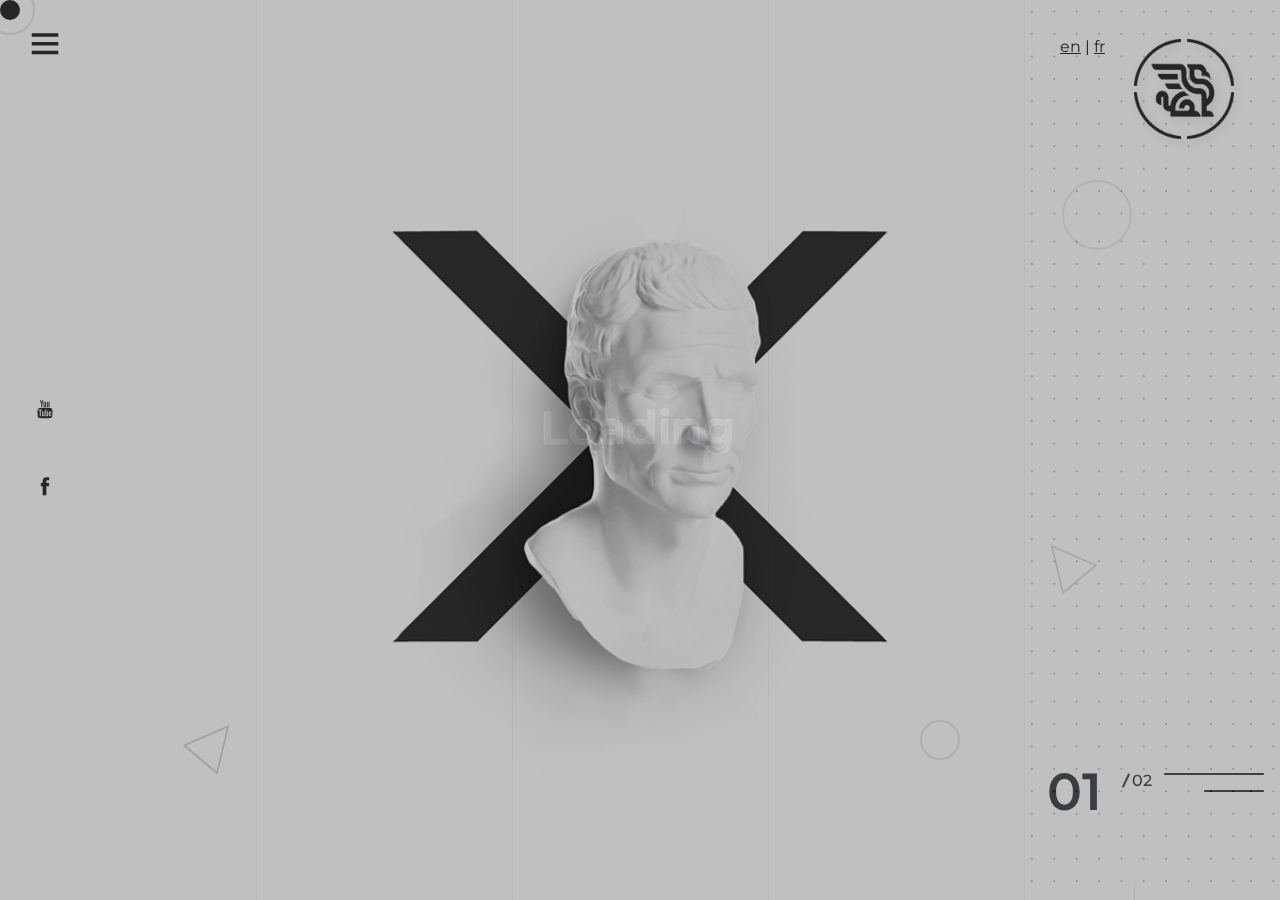
==== index.html @ 7534795b "first commit" ====
<!DOCTYPE HTML>
<html lang="zxx">

<head>
   <!--Meta Tags-->
   <meta charset="utf-8">
   <meta http-equiv="X-UA-Compatible" content="IE=edge">
   <meta name="viewport" content="width=device-width, initial-scale=1">
   <meta name="description" content="" />
   <meta name="keywords" content="" />
   <meta name="author" content="" />
   <!--Favicons-->
   <link rel="shortcut icon" href="img/favicon.png">
   <!--Page Title-->
   <title>Xamaron- Creative,Agency Portfolio Template</title>

   <!-- Stylesheets -->
   <link rel="stylesheet" href="css/bootstrap.min.css" />
   <!-- Font Awesome -->
   <link rel="stylesheet" href="css/font-awesome.min.css" />
   <!-- Themify icon -->
   <link rel="stylesheet" href="css/themify-icons.css" />
   <!-- Owl Carusel -->
   <link rel="stylesheet" href="css/owl.carousel.min.css" />
   <!-- Flexslider  -->
   <link rel="stylesheet" href="css/aos.css">
   <!-- FAnimate -->
   <link rel="stylesheet" href="css/animate.css">
   <!-- Flexslider  -->
   <link rel="stylesheet" href="css/flexslider.css">
   <!-- Main Stylesheets -->
   <link rel="stylesheet" href="css/style.css" />
</head>

<body>

   <!-- Page Preloder -->
   <div id="preloder">
      <div class="loader">
         <h2 class="animate">Loading</h2>
      </div>
   </div>

   <!-- Offcanvas Menu Section -->
   <div class="menu-wrapper">
      <div class="menu-switch">
         <i class="ti-menu"></i>
      </div>
      <div class="menu-social-warp">
         <div class="menu-social">
            <a href="#"><i class="ti-youtube "></i></a>
            <a href="#"><i class="ti-facebook"></i></a>

         </div>
      </div>
      <!-- Search bar -->
      <!-- <div class="search">
         <a href="#popup1"><i class="ti-search"></i></a>
      </div> -->
   </div>

   <div class="side-menu-wrapper">
      <div class="sm-header">
         <div class="menu-close">
            <i class="ti-arrow-left"></i>
         </div>
         <!-- Logo -->
         <a href="index.html" class="site-logo">

         </a>
      </div>

      <!-- Main menu -->
      <nav class="main-menu">
         <ul>
            <li><a href="index.html" class="active">Home</a></li>
            <li><a href="about.html">About</a></li>
            <li><a href="portfolio.html">Portfolio</a></li>
            <li><a href="contact.html">Contact</a></li>
         </ul>
      </nav>

      <div class="sm-footer">
         <div class="sm-socail">
            <a href="#"><i class="ti-youtube"></i></a>
            <a href="#"><i class="ti-facebook"></i></a>

         </div>
         <!-- Copyright -->
         <div class="copyright-text">
            <p>Griffin Creative &copy; All rights reserved 2020</p>
         </div>
      </div>

   </div>
   <!-- Offcanvas Menu Section end -->

   <!-- Search popup -->
   <!-- <div class="header__search overlay" id="popup1">
      <form role="search" method="get" class="header__search-form" action="#">
         <label class="text-center">
            <input type="search" class="header__search-field" placeholder="" value="" name="s" title="Search for:"
               autocomplete="off">
         </label>
         <input type="submit" class="header__search-submit" value="Search">
      </form>
      <a href="#0" title="Close Search" class="header__search-close">Close</a>
   </div>
   <div class="lines finish ready">
      <div class="line-col"></div>
      <div class="line-col"></div>
      <div class="line-col"></div>
      <div class="line-col"></div>
      <div class="line-col"></div>
   </div> -->

   <!-- Language -->
   <div id="language"><a href="#">en</a> |
      <a href="#">fr</a>
   </div>
   <!-- Logo Right -->
   <a href="#" class="logo"><img src="/img/logos/logogray2.png" alt="" id="logo_main_img" class="m-3"></a>
   <!-- Left dots -->

   <div class="left-dots"></div>

   <!-- Hero Section end -->
   <section class="hero-section" id="banner">
      <!-- Flexslider -->
      <div class="flexslider">
         <div class="lines finish ready">
            <div class="line-col"></div>
            <div class="line-col"></div>
            <div class="line-col"></div>
            <div class="line-col"></div>
            <div class="line-col"></div>
         </div>
         <!-- Circles and etc -->
         <div class="circle-2"></div>
         <div class="circle-3"></div>
         <div class="triangle triangle-3">
            <img src="img/obj_triangle.png" alt="" class="img-fluid">
         </div>
         <div class="triangle triangle-4">
            <img src="img/obj_triangle.png" alt="" class="img-fluid">
         </div>

         <ul class="slides">
            <!-- Slide 1 -->
            <li class="slide-img" style="background-image: url(img/slide-01.jpg)">
               <div class="container-fluid">
                  <div class="row">
                     <div class="col-md-6 js-fullheight slider-text">
                        <div class="slider-text-inner">
                           <div class="desc">
                              <h2><span>GRIFFIN</span> CREATIVE</h2>
                              <span>WEB DESIGN AGENCY</span>
                              <div class="custom-btn-2"><a href="contact.html">Learn more<span></span> <i></i></a></div>
                           </div>
                        </div>
                     </div>
                  </div>
               </div>
               <div class="slider-count"><span class="current">01</span><span class="total">02</span></div>
            </li>
            <!-- Slide 2 -->
            <li class="slide-img" style="background-image: url(img/slide-02.jpg)">
               <div class="container-fluid">
                  <div class="row">
                     <div class="col-md-6 js-fullheight slider-text">
                        <div class="slider-text-inner">
                           <div class="desc">
                              <h2><span>GRIFFIN</span> CREATIVE</h2>
                              <span>WEB DESIGN AGENCY</span>
                              <div class="custom-btn-2"><a href="contact.html">Learn more<span></span> <i></i></a></div>
                           </div>
                        </div>
                     </div>
                  </div>
               </div>
               <div class="slider-count"><span class="current">02</span><span class="total">02</span></div>
            </li>
         </ul>

      </div>
      <!-- End Flexslider -->
   </section>
   <!-- Hero Section end -->

   <!-- Cursor -->
   <div class='cursor2' id="cursor2"></div>
   <div class='cursor3' id="cursor3"></div>
   <div class="cursor" id="cursor"></div>

   <!-- Back to top button -->
   <a id="back-to-top" href="#"><i class="ti-angle-up"></i></a>


   <!-- JavaSripts -->

   <!-- jquery-->
   <script src="js/jquery-3.2.1.min.js"></script>
   <!-- bootstrap -->
   <script src="js/bootstrap.min.js"></script>
   <!-- owl carusel -->
   <script src="js/owl.carousel.min.js"></script>
   <!-- imagesloaded.pkgd -->
   <script src="js/imagesloaded.pkgd.min.js"></script>
   <!-- isotope.pkgd -->
   <script src="js/isotope.pkgd.min.js"></script>
   <!-- Flexslider -->
   <script src="js/jquery.flexslider-min.js"></script>
   <!-- aos -->
   <script src="js/aos.js"></script>
   <!-- custom -->
   <script src="js/custom.js"></script>

</body>

</html>
---- css/themify-icons.css ----
@font-face {
	font-family: 'themify';
	src:url('../fonts/themify.eot?-fvbane');
	src:url('../fonts/themify.eot?#iefix-fvbane') format('embedded-opentype'),
		url('../fonts/themify.woff?-fvbane') format('woff'),
		url('../fonts/themify.ttf?-fvbane') format('truetype'),
		url('../fonts/themify.svg?-fvbane#themify') format('svg');
	font-weight: normal;
	font-style: normal;
}

[class^="ti-"], [class*=" ti-"] {
	font-family: 'themify';
	speak: none;
	font-style: normal;
	font-weight: normal;
	font-variant: normal;
	text-transform: none;
	line-height: 1;

	/* Better Font Rendering =========== */
	-webkit-font-smoothing: antialiased;
	-moz-osx-font-smoothing: grayscale;
}

.ti-wand:before {
	content: "\e600";
}
.ti-volume:before {
	content: "\e601";
}
.ti-user:before {
	content: "\e602";
}
.ti-unlock:before {
	content: "\e603";
}
.ti-unlink:before {
	content: "\e604";
}
.ti-trash:before {
	content: "\e605";
}
.ti-thought:before {
	content: "\e606";
}
.ti-target:before {
	content: "\e607";
}
.ti-tag:before {
	content: "\e608";
}
.ti-tablet:before {
	content: "\e609";
}
.ti-star:before {
	content: "\e60a";
}
.ti-spray:before {
	content: "\e60b";
}
.ti-signal:before {
	content: "\e60c";
}
.ti-shopping-cart:before {
	content: "\e60d";
}
.ti-shopping-cart-full:before {
	content: "\e60e";
}
.ti-settings:before {
	content: "\e60f";
}
.ti-search:before {
	content: "\e610";
}
.ti-zoom-in:before {
	content: "\e611";
}
.ti-zoom-out:before {
	content: "\e612";
}
.ti-cut:before {
	content: "\e613";
}
.ti-ruler:before {
	content: "\e614";
}
.ti-ruler-pencil:before {
	content: "\e615";
}
.ti-ruler-alt:before {
	content: "\e616";
}
.ti-bookmark:before {
	content: "\e617";
}
.ti-bookmark-alt:before {
	content: "\e618";
}
.ti-reload:before {
	content: "\e619";
}
.ti-plus:before {
	content: "\e61a";
}
.ti-pin:before {
	content: "\e61b";
}
.ti-pencil:before {
	content: "\e61c";
}
.ti-pencil-alt:before {
	content: "\e61d";
}
.ti-paint-roller:before {
	content: "\e61e";
}
.ti-paint-bucket:before {
	content: "\e61f";
}
.ti-na:before {
	content: "\e620";
}
.ti-mobile:before {
	content: "\e621";
}
.ti-minus:before {
	content: "\e622";
}
.ti-medall:before {
	content: "\e623";
}
.ti-medall-alt:before {
	content: "\e624";
}
.ti-marker:before {
	content: "\e625";
}
.ti-marker-alt:before {
	content: "\e626";
}
.ti-arrow-up:before {
	content: "\e627";
}
.ti-arrow-right:before {
	content: "\e628";
}
.ti-arrow-left:before {
	content: "\e629";
}
.ti-arrow-down:before {
	content: "\e62a";
}
.ti-lock:before {
	content: "\e62b";
}
.ti-location-arrow:before {
	content: "\e62c";
}
.ti-link:before {
	content: "\e62d";
}
.ti-layout:before {
	content: "\e62e";
}
.ti-layers:before {
	content: "\e62f";
}
.ti-layers-alt:before {
	content: "\e630";
}
.ti-key:before {
	content: "\e631";
}
.ti-import:before {
	content: "\e632";
}
.ti-image:before {
	content: "\e633";
}
.ti-heart:before {
	content: "\e634";
}
.ti-heart-broken:before {
	content: "\e635";
}
.ti-hand-stop:before {
	content: "\e636";
}
.ti-hand-open:before {
	content: "\e637";
}
.ti-hand-drag:before {
	content: "\e638";
}
.ti-folder:before {
	content: "\e639";
}
.ti-flag:before {
	content: "\e63a";
}
.ti-flag-alt:before {
	content: "\e63b";
}
.ti-flag-alt-2:before {
	content: "\e63c";
}
.ti-eye:before {
	content: "\e63d";
}
.ti-export:before {
	content: "\e63e";
}
.ti-exchange-vertical:before {
	content: "\e63f";
}
.ti-desktop:before {
	content: "\e640";
}
.ti-cup:before {
	content: "\e641";
}
.ti-crown:before {
	content: "\e642";
}
.ti-comments:before {
	content: "\e643";
}
.ti-comment:before {
	content: "\e644";
}
.ti-comment-alt:before {
	content: "\e645";
}
.ti-close:before {
	content: "\e646";
}
.ti-clip:before {
	content: "\e647";
}
.ti-angle-up:before {
	content: "\e648";
}
.ti-angle-right:before {
	content: "\e649";
}
.ti-angle-left:before {
	content: "\e64a";
}
.ti-angle-down:before {
	content: "\e64b";
}
.ti-check:before {
	content: "\e64c";
}
.ti-check-box:before {
	content: "\e64d";
}
.ti-camera:before {
	content: "\e64e";
}
.ti-announcement:before {
	content: "\e64f";
}
.ti-brush:before {
	content: "\e650";
}
.ti-briefcase:before {
	content: "\e651";
}
.ti-bolt:before {
	content: "\e652";
}
.ti-bolt-alt:before {
	content: "\e653";
}
.ti-blackboard:before {
	content: "\e654";
}
.ti-bag:before {
	content: "\e655";
}
.ti-move:before {
	content: "\e656";
}
.ti-arrows-vertical:before {
	content: "\e657";
}
.ti-arrows-horizontal:before {
	content: "\e658";
}
.ti-fullscreen:before {
	content: "\e659";
}
.ti-arrow-top-right:before {
	content: "\e65a";
}
.ti-arrow-top-left:before {
	content: "\e65b";
}
.ti-arrow-circle-up:before {
	content: "\e65c";
}
.ti-arrow-circle-right:before {
	content: "\e65d";
}
.ti-arrow-circle-left:before {
	content: "\e65e";
}
.ti-arrow-circle-down:before {
	content: "\e65f";
}
.ti-angle-double-up:before {
	content: "\e660";
}
.ti-angle-double-right:before {
	content: "\e661";
}
.ti-angle-double-left:before {
	content: "\e662";
}
.ti-angle-double-down:before {
	content: "\e663";
}
.ti-zip:before {
	content: "\e664";
}
.ti-world:before {
	content: "\e665";
}
.ti-wheelchair:before {
	content: "\e666";
}
.ti-view-list:before {
	content: "\e667";
}
.ti-view-list-alt:before {
	content: "\e668";
}
.ti-view-grid:before {
	content: "\e669";
}
.ti-uppercase:before {
	content: "\e66a";
}
.ti-upload:before {
	content: "\e66b";
}
.ti-underline:before {
	content: "\e66c";
}
.ti-truck:before {
	content: "\e66d";
}
.ti-timer:before {
	content: "\e66e";
}
.ti-ticket:before {
	content: "\e66f";
}
.ti-thumb-up:before {
	content: "\e670";
}
.ti-thumb-down:before {
	content: "\e671";
}
.ti-text:before {
	content: "\e672";
}
.ti-stats-up:before {
	content: "\e673";
}
.ti-stats-down:before {
	content: "\e674";
}
.ti-split-v:before {
	content: "\e675";
}
.ti-split-h:before {
	content: "\e676";
}
.ti-smallcap:before {
	content: "\e677";
}
.ti-shine:before {
	content: "\e678";
}
.ti-shift-right:before {
	content: "\e679";
}
.ti-shift-left:before {
	content: "\e67a";
}
.ti-shield:before {
	content: "\e67b";
}
.ti-notepad:before {
	content: "\e67c";
}
.ti-server:before {
	content: "\e67d";
}
.ti-quote-right:before {
	content: "\e67e";
}
.ti-quote-left:before {
	content: "\e67f";
}
.ti-pulse:before {
	content: "\e680";
}
.ti-printer:before {
	content: "\e681";
}
.ti-power-off:before {
	content: "\e682";
}
.ti-plug:before {
	content: "\e683";
}
.ti-pie-chart:before {
	content: "\e684";
}
.ti-paragraph:before {
	content: "\e685";
}
.ti-panel:before {
	content: "\e686";
}
.ti-package:before {
	content: "\e687";
}
.ti-music:before {
	content: "\e688";
}
.ti-music-alt:before {
	content: "\e689";
}
.ti-mouse:before {
	content: "\e68a";
}
.ti-mouse-alt:before {
	content: "\e68b";
}
.ti-money:before {
	content: "\e68c";
}
.ti-microphone:before {
	content: "\e68d";
}
.ti-menu:before {
	content: "\e68e";
}
.ti-menu-alt:before {
	content: "\e68f";
}
.ti-map:before {
	content: "\e690";
}
.ti-map-alt:before {
	content: "\e691";
}
.ti-loop:before {
	content: "\e692";
}
.ti-location-pin:before {
	content: "\e693";
}
.ti-list:before {
	content: "\e694";
}
.ti-light-bulb:before {
	content: "\e695";
}
.ti-Italic:before {
	content: "\e696";
}
.ti-info:before {
	content: "\e697";
}
.ti-infinite:before {
	content: "\e698";
}
.ti-id-badge:before {
	content: "\e699";
}
.ti-hummer:before {
	content: "\e69a";
}
.ti-home:before {
	content: "\e69b";
}
.ti-help:before {
	content: "\e69c";
}
.ti-headphone:before {
	content: "\e69d";
}
.ti-harddrives:before {
	content: "\e69e";
}
.ti-harddrive:before {
	content: "\e69f";
}
.ti-gift:before {
	content: "\e6a0";
}
.ti-game:before {
	content: "\e6a1";
}
.ti-filter:before {
	content: "\e6a2";
}
.ti-files:before {
	content: "\e6a3";
}
.ti-file:before {
	content: "\e6a4";
}
.ti-eraser:before {
	content: "\e6a5";
}
.ti-envelope:before {
	content: "\e6a6";
}
.ti-download:before {
	content: "\e6a7";
}
.ti-direction:before {
	content: "\e6a8";
}
.ti-direction-alt:before {
	content: "\e6a9";
}
.ti-dashboard:before {
	content: "\e6aa";
}
.ti-control-stop:before {
	content: "\e6ab";
}
.ti-control-shuffle:before {
	content: "\e6ac";
}
.ti-control-play:before {
	content: "\e6ad";
}
.ti-control-pause:before {
	content: "\e6ae";
}
.ti-control-forward:before {
	content: "\e6af";
}
.ti-control-backward:before {
	content: "\e6b0";
}
.ti-cloud:before {
	content: "\e6b1";
}
.ti-cloud-up:before {
	content: "\e6b2";
}
.ti-cloud-down:before {
	content: "\e6b3";
}
.ti-clipboard:before {
	content: "\e6b4";
}
.ti-car:before {
	content: "\e6b5";
}
.ti-calendar:before {
	content: "\e6b6";
}
.ti-book:before {
	content: "\e6b7";
}
.ti-bell:before {
	content: "\e6b8";
}
.ti-basketball:before {
	content: "\e6b9";
}
.ti-bar-chart:before {
	content: "\e6ba";
}
.ti-bar-chart-alt:before {
	content: "\e6bb";
}
.ti-back-right:before {
	content: "\e6bc";
}
.ti-back-left:before {
	content: "\e6bd";
}
.ti-arrows-corner:before {
	content: "\e6be";
}
.ti-archive:before {
	content: "\e6bf";
}
.ti-anchor:before {
	content: "\e6c0";
}
.ti-align-right:before {
	content: "\e6c1";
}
.ti-align-left:before {
	content: "\e6c2";
}
.ti-align-justify:before {
	content: "\e6c3";
}
.ti-align-center:before {
	content: "\e6c4";
}
.ti-alert:before {
	content: "\e6c5";
}
.ti-alarm-clock:before {
	content: "\e6c6";
}
.ti-agenda:before {
	content: "\e6c7";
}
.ti-write:before {
	content: "\e6c8";
}
.ti-window:before {
	content: "\e6c9";
}
.ti-widgetized:before {
	content: "\e6ca";
}
.ti-widget:before {
	content: "\e6cb";
}
.ti-widget-alt:before {
	content: "\e6cc";
}
.ti-wallet:before {
	content: "\e6cd";
}
.ti-video-clapper:before {
	content: "\e6ce";
}
.ti-video-camera:before {
	content: "\e6cf";
}
.ti-vector:before {
	content: "\e6d0";
}
.ti-themify-logo:before {
	content: "\e6d1";
}
.ti-themify-favicon:before {
	content: "\e6d2";
}
.ti-themify-favicon-alt:before {
	content: "\e6d3";
}
.ti-support:before {
	content: "\e6d4";
}
.ti-stamp:before {
	content: "\e6d5";
}
.ti-split-v-alt:before {
	content: "\e6d6";
}
.ti-slice:before {
	content: "\e6d7";
}
.ti-shortcode:before {
	content: "\e6d8";
}
.ti-shift-right-alt:before {
	content: "\e6d9";
}
.ti-shift-left-alt:before {
	content: "\e6da";
}
.ti-ruler-alt-2:before {
	content: "\e6db";
}
.ti-receipt:before {
	content: "\e6dc";
}
.ti-pin2:before {
	content: "\e6dd";
}
.ti-pin-alt:before {
	content: "\e6de";
}
.ti-pencil-alt2:before {
	content: "\e6df";
}
.ti-palette:before {
	content: "\e6e0";
}
.ti-more:before {
	content: "\e6e1";
}
.ti-more-alt:before {
	content: "\e6e2";
}
.ti-microphone-alt:before {
	content: "\e6e3";
}
.ti-magnet:before {
	content: "\e6e4";
}
.ti-line-double:before {
	content: "\e6e5";
}
.ti-line-dotted:before {
	content: "\e6e6";
}
.ti-line-dashed:before {
	content: "\e6e7";
}
.ti-layout-width-full:before {
	content: "\e6e8";
}
.ti-layout-width-default:before {
	content: "\e6e9";
}
.ti-layout-width-default-alt:before {
	content: "\e6ea";
}
.ti-layout-tab:before {
	content: "\e6eb";
}
.ti-layout-tab-window:before {
	content: "\e6ec";
}
.ti-layout-tab-v:before {
	content: "\e6ed";
}
.ti-layout-tab-min:before {
	content: "\e6ee";
}
.ti-layout-slider:before {
	content: "\e6ef";
}
.ti-layout-slider-alt:before {
	content: "\e6f0";
}
.ti-layout-sidebar-right:before {
	content: "\e6f1";
}
.ti-layout-sidebar-none:before {
	content: "\e6f2";
}
.ti-layout-sidebar-left:before {
	content: "\e6f3";
}
.ti-layout-placeholder:before {
	content: "\e6f4";
}
.ti-layout-menu:before {
	content: "\e6f5";
}
.ti-layout-menu-v:before {
	content: "\e6f6";
}
.ti-layout-menu-separated:before {
	content: "\e6f7";
}
.ti-layout-menu-full:before {
	content: "\e6f8";
}
.ti-layout-media-right-alt:before {
	content: "\e6f9";
}
.ti-layout-media-right:before {
	content: "\e6fa";
}
.ti-layout-media-overlay:before {
	content: "\e6fb";
}
.ti-layout-media-overlay-alt:before {
	content: "\e6fc";
}
.ti-layout-media-overlay-alt-2:before {
	content: "\e6fd";
}
.ti-layout-media-left-alt:before {
	content: "\e6fe";
}
.ti-layout-media-left:before {
	content: "\e6ff";
}
.ti-layout-media-center-alt:before {
	content: "\e700";
}
.ti-layout-media-center:before {
	content: "\e701";
}
.ti-layout-list-thumb:before {
	content: "\e702";
}
.ti-layout-list-thumb-alt:before {
	content: "\e703";
}
.ti-layout-list-post:before {
	content: "\e704";
}
.ti-layout-list-large-image:before {
	content: "\e705";
}
.ti-layout-line-solid:before {
	content: "\e706";
}
.ti-layout-grid4:before {
	content: "\e707";
}
.ti-layout-grid3:before {
	content: "\e708";
}
.ti-layout-grid2:before {
	content: "\e709";
}
.ti-layout-grid2-thumb:before {
	content: "\e70a";
}
.ti-layout-cta-right:before {
	content: "\e70b";
}
.ti-layout-cta-left:before {
	content: "\e70c";
}
.ti-layout-cta-center:before {
	content: "\e70d";
}
.ti-layout-cta-btn-right:before {
	content: "\e70e";
}
.ti-layout-cta-btn-left:before {
	content: "\e70f";
}
.ti-layout-column4:before {
	content: "\e710";
}
.ti-layout-column3:before {
	content: "\e711";
}
.ti-layout-column2:before {
	content: "\e712";
}
.ti-layout-accordion-separated:before {
	content: "\e713";
}
.ti-layout-accordion-merged:before {
	content: "\e714";
}
.ti-layout-accordion-list:before {
	content: "\e715";
}
.ti-ink-pen:before {
	content: "\e716";
}
.ti-info-alt:before {
	content: "\e717";
}
.ti-help-alt:before {
	content: "\e718";
}
.ti-headphone-alt:before {
	content: "\e719";
}
.ti-hand-point-up:before {
	content: "\e71a";
}
.ti-hand-point-right:before {
	content: "\e71b";
}
.ti-hand-point-left:before {
	content: "\e71c";
}
.ti-hand-point-down:before {
	content: "\e71d";
}
.ti-gallery:before {
	content: "\e71e";
}
.ti-face-smile:before {
	content: "\e71f";
}
.ti-face-sad:before {
	content: "\e720";
}
.ti-credit-card:before {
	content: "\e721";
}
.ti-control-skip-forward:before {
	content: "\e722";
}
.ti-control-skip-backward:before {
	content: "\e723";
}
.ti-control-record:before {
	content: "\e724";
}
.ti-control-eject:before {
	content: "\e725";
}
.ti-comments-smiley:before {
	content: "\e726";
}
.ti-brush-alt:before {
	content: "\e727";
}
.ti-youtube:before {
	content: "\e728";
}
.ti-vimeo:before {
	content: "\e729";
}
.ti-twitter:before {
	content: "\e72a";
}
.ti-time:before {
	content: "\e72b";
}
.ti-tumblr:before {
	content: "\e72c";
}
.ti-skype:before {
	content: "\e72d";
}
.ti-share:before {
	content: "\e72e";
}
.ti-share-alt:before {
	content: "\e72f";
}
.ti-rocket:before {
	content: "\e730";
}
.ti-pinterest:before {
	content: "\e731";
}
.ti-new-window:before {
	content: "\e732";
}
.ti-microsoft:before {
	content: "\e733";
}
.ti-list-ol:before {
	content: "\e734";
}
.ti-linkedin:before {
	content: "\e735";
}
.ti-layout-sidebar-2:before {
	content: "\e736";
}
.ti-layout-grid4-alt:before {
	content: "\e737";
}
.ti-layout-grid3-alt:before {
	content: "\e738";
}
.ti-layout-grid2-alt:before {
	content: "\e739";
}
.ti-layout-column4-alt:before {
	content: "\e73a";
}
.ti-layout-column3-alt:before {
	content: "\e73b";
}
.ti-layout-column2-alt:before {
	content: "\e73c";
}
.ti-instagram:before {
	content: "\e73d";
}
.ti-google:before {
	content: "\e73e";
}
.ti-github:before {
	content: "\e73f";
}
.ti-flickr:before {
	content: "\e740";
}
.ti-facebook:before {
	content: "\e741";
}
.ti-dropbox:before {
	content: "\e742";
}
.ti-dribbble:before {
	content: "\e743";
}
.ti-apple:before {
	content: "\e744";
}
.ti-android:before {
	content: "\e745";
}
.ti-save:before {
	content: "\e746";
}
.ti-save-alt:before {
	content: "\e747";
}
.ti-yahoo:before {
	content: "\e748";
}
.ti-wordpress:before {
	content: "\e749";
}
.ti-vimeo-alt:before {
	content: "\e74a";
}
.ti-twitter-alt:before {
	content: "\e74b";
}
.ti-tumblr-alt:before {
	content: "\e74c";
}
.ti-trello:before {
	content: "\e74d";
}
.ti-stack-overflow:before {
	content: "\e74e";
}
.ti-soundcloud:before {
	content: "\e74f";
}
.ti-sharethis:before {
	content: "\e750";
}
.ti-sharethis-alt:before {
	content: "\e751";
}
.ti-reddit:before {
	content: "\e752";
}
.ti-pinterest-alt:before {
	content: "\e753";
}
.ti-microsoft-alt:before {
	content: "\e754";
}
.ti-linux:before {
	content: "\e755";
}
.ti-jsfiddle:before {
	content: "\e756";
}
.ti-joomla:before {
	content: "\e757";
}
.ti-html5:before {
	content: "\e758";
}
.ti-flickr-alt:before {
	content: "\e759";
}
.ti-email:before {
	content: "\e75a";
}
.ti-drupal:before {
	content: "\e75b";
}
.ti-dropbox-alt:before {
	content: "\e75c";
}
.ti-css3:before {
	content: "\e75d";
}
.ti-rss:before {
	content: "\e75e";
}
.ti-rss-alt:before {
	content: "\e75f";
}
---- css/style.css ----
/*-----------------------------------------------------------
* Template Name    : Xamaron- Creative,Agency Portfolio Template
* Author           : pavloff-studio
* Version          : 1.0.0
* Created          : May 2020
* File Description : Main css file of the template
*------------------------------------------------------------
*/


/***********************
    1.FONTS
    2.BASIC
    3.HELPER
    4.MAIN MENU
    5.SLIDES
    6.SERVICES
    7.CLIENTS
    8.PORTFOLIO
    9.SKILL
    10.TEAM
    11.BLOG
		12.CONTACT
		13.LOGOS



************************/


/*======================
        1.FONTS
========================*/

@import url("https://fonts.googleapis.com/css?family=Montserrat:400,400i,500,500i,600,600i,700,700i&display=swap");

/*======================
        2.BASIC
========================*/

html,
body {
	height: 100%;
	font-family: "Montserrat", sans-serif;
	-webkit-font-smoothing: antialiased;
	/* background: #f7f7f7; */
	background: #fff;
}

body {
	/*padding-left: 90px;*/
}

@media (max-width: 420px) {
	body {
		padding-left: 60px;
	}
}


/* ScrollBar */


/* width */

::-webkit-scrollbar {
	width: 5px;
}


/* Track */

::-webkit-scrollbar-track {
	border-radius: 20px;
}


/* Handle */

::-webkit-scrollbar-thumb {
	background: #323232;
	border-radius: 10px;
}


/* Handle on hover */

::-webkit-scrollbar-thumb:hover {
	background: #323232;
}

@media screen and (max-width: 992px) {
	::-webkit-scrollbar {
		display: none;
	}
}

h1,
h2,
h3,
h4,
h5,
h6 {
	margin: 0;
	color: #323232;
	font-weight: 600;
	margin-bottom: 20px;
}

h1 {
	font-size: 52px;
}

@media screen and (max-width: 992px) {
	h1 {
		font-size: 48px !important;
	}

	h2 {
		font-size: 40px !important;
	}
}

h2 {
	font-size: 46px;
}

h3 {
	font-size: 30px;
}

h4 {
	font-size: 24px;
}

h5 {
	font-size: 18px;
}

h6 {
	font-size: 16px;
}

p {
	font-size: 16px;
	color: #636363;
	line-height: 1.8;
	margin-bottom: 20px;
}

span {
	margin-bottom: 20px;
	font-weight: 500;
}

img {
	max-width: 100%;
}

input:focus,
select:focus,
button:focus,
textarea:focus {
	outline: none;
}

a {
	color: #323232;
	text-decoration: none;
	background-color: transparent;
}

a:hover {
	color: #323232;
	text-decoration: none;
	background-color: transparent;
}

a:hover,
a:focus {
	text-decoration: none;
	outline: none;
}

ul,
ol {
	padding: 0;
	margin: 0;
}

@media (min-width: 1200px) {
	.container {
		max-width: 1200px;
	}
}


/*======================
    3.HELPER
========================*/


/* Preloder */

#preloder {
	position: fixed;
	width: 100%;
	height: 100%;
	top: 0;
	left: 0;
	z-index: 999999;
	background: #fff;
}

.loader {
	position: absolute;
	top: calc(50% - 50px);
	left: calc(50% - 100px);
}

@keyframes load {
	0% {
		opacity: 0.08;
		filter: blur(5px);
		letter-spacing: 3px;
	}

	100% {
		/*         opacity: 1; */
		/*         font-size: 12px; */
		/* 				font-weight:600; */
		/* 				filter: blur(0); */
	}
}

.animate {
	display: flex;
	justify-content: center;
	align-items: center;
	height: 100%;
	margin: auto;
	animation: load 1.2s infinite 0s ease-in-out;
	animation-direction: alternate;
	text-shadow: 0 0 1px white;
}


/* back to top button */

#back-to-top {
	position: fixed;
	bottom: 25px;
	right: 25px;
	color: #323232;
	background: #fff;
	padding: 10px 15px;
	border: 1px solid #211f1f;
	z-index: 10;
	border-radius: 50%;
	display: none;
}

#back-to-top:hover {
	position: fixed;
	bottom: 25px;
	right: 25px;
	color: #323232;
	background: #fff;
	padding: 10px 15px;
	border: 1px solid #211f1f;
	z-index: 10;
	border-radius: 50%;
}

.vertical-heading .h {
	white-space: nowrap;
	padding-left: 50px;
	position: absolute;
	display: block;
	left: -40px;
	text-align: left;
	-moz-transform: rotate(15deg);
	-ms-transform: rotate(15deg);
	-webkit-transform: rotate(15deg);
	-o-transform: rotate(15deg);
	transform: rotate(-90deg);
	-moz-transform-origin: 0 0;
	-ms-transform-origin: 0 0;
	-webkit-transform-origin: 0 0;
	-o-transform-origin: 0 0;
	transform-origin: 0 0;
}

.vertical-heading .h:before {
	content: "";
	position: absolute;
	top: 50%;
	left: 0;
	width: 35px;
	height: 1px;
	border-bottom: 1px solid;
}

.mb-20 {
	margin-bottom: 20px;
}

.mr-20 {
	margin-right: 20px;
}

.mb-30 {
	margin-bottom: 30px;
}

.mb-60 {
	margin-bottom: 60px;
}

.mb-80 {
	margin-bottom: 80px;
}

.mt-80 {
	margin-top: 80px;
}

.mt-100 {
	margin-top: 100px;
}

.left-dots {
	position: fixed;
	width: 20%;
	height: 100%;
	background-image: url(../img/images.png);
	top: 0;
	right: 1px;
	opacity: .2;
	z-index: 3;
}

@media screen and (max-width: 768px) {
	.left-dots {
		position: fixed;
		width: 20%;
		height: 100%;
		background-image: url(../img/images.png);
		top: 0;
		right: 1px;
		opacity: .2;
		z-index: 3;
		display: none;
	}
}

.no-padding {
	padding: 0;
	margin: 0;
}

.ft-item {
	display: block;
	position: relative;
}

.ft-item .ft-nbr {
	display: inline-block;
	position: absolute;
	top: -90px;
	left: 0;
	color: rgba(204, 204, 204, 0.4);
	font-weight: lighter;
	font-size: 165px;
	color: #fff;
	text-shadow: -1px -1px 0 #242424, 1px -1px 0 #242424, -1px 1px 0 #242424, 1px 1px 0 #242424, 2px 2px 0 #242424;
	z-index: 1;
	opacity: .1;
}

.ft-item h4,
.ft-steps-numbers .ft-item .ft-tabs .tabs-list li a .tab-group .tab-heading,
.ft-tabs .tabs-list li a .tab-group .ft-steps-numbers .ft-item .tab-heading,
.ft-steps-numbers .ft-item .testimonials-3col .t-item blockquote footer cite,
.testimonials-3col .t-item blockquote footer .ft-steps-numbers .ft-item cite,
.ft-steps-numbers .ft-item .testimonials-3col .t-item .wrapper-404 .content-wrapper .info-wrapper .info-404 footer cite,
.testimonials-3col .t-item .wrapper-404 .content-wrapper .info-wrapper .info-404 footer .ft-steps-numbers .ft-item cite,
.ft-steps-numbers .ft-item .wrapper-404 .content-wrapper .info-wrapper .testimonials-3col .t-item .info-404 footer cite,
.wrapper-404 .content-wrapper .info-wrapper .testimonials-3col .t-item .info-404 footer .ft-steps-numbers .ft-item cite,
.ft-steps-numbers .ft-item .testimonials-3col .t-item .bg-maintenance .content-wrapper .content-inner p footer cite,
.testimonials-3col .t-item .bg-maintenance .content-wrapper .content-inner p footer .ft-steps-numbers .ft-item cite,
.ft-steps-numbers .ft-item .bg-maintenance .content-wrapper .content-inner .testimonials-3col .t-item p footer cite,
.bg-maintenance .content-wrapper .content-inner .testimonials-3col .t-item p footer .ft-steps-numbers .ft-item cite,
.ft-steps-numbers .ft-item .team-3col .t-item .t-info .t-role,
.team-3col .t-item .t-info .ft-steps-numbers .ft-item .t-role,
.ft-steps-numbers .ft-item .team-4col .t-item .t-info .t-role,
.team-4col .t-item .t-info .ft-steps-numbers .ft-item .t-role,
.ft-steps-numbers .ft-item .freelancer-about .t-item .t-info .t-role,
.freelancer-about .t-item .t-info .ft-steps-numbers .ft-item .t-role,
.ft-steps-numbers .ft-item .t-join .t-info .t-role,
.t-join .t-info .ft-steps-numbers .ft-item .t-role,
.ft-steps-numbers .ft-item .login-2 .bg-overlay .form-wrapper .form-content .cards-header,
.login-2 .bg-overlay .form-wrapper .form-content .ft-steps-numbers .ft-item .cards-header,
.ft-steps-numbers .ft-item .login-2 .bg-overlay .form-wrapper .social-signup .social-card .sc-lead,
.login-2 .bg-overlay .form-wrapper .social-signup .social-card .ft-steps-numbers .ft-item .sc-lead {
	margin: 0;
	padding-bottom: 20px;
	padding-left: 60px;
}

.ft-item p {
	margin: 0;
	padding-left: 60px;
}

.mkdf-numbered-title-holder .mkdf-nt-line {
	background-color: #000;
	height: 2px;
	width: 34px;
	display: inline-block;
}

.mkdf-numbered-title-holder .mkdf-nt-text,
.mkdf-numbered-title-holder .mkdf-nt-title {
	display: inline-block;
}

.img-about:after {
	content: '';
	width: 100%;
	height: 100%;
	position: absolute;
	background-color: #eaeaea;
	left: 40px;
	top: 23px;
	top: 40px;
	z-index: 5;
}

.img {
	z-index: 10;
	position: relative;
}

.section-title {
	text-align: center;
	font-size: 200px;
	font-weight: 900;
	position: absolute;
	z-index: 6;
	right: 0;
	top: 100px;
	text-transform: uppercase;
	color: #fff;
	text-shadow: -1px -1px 0 #242424, 1px -1px 0 #242424, -1px 1px 0 #242424, 1px 1px 0 #242424, 2px 2px 0 #242424;
	opacity: .1;
}

.dot {
	height: 1px;
	width: 100%;
	position: relative;
	margin-bottom: 100px;
	z-index: 10;
	margin-top: -100px;
	background-image: url('../img/dot-line.png');
}

.section-full {
	padding-top: 100px;
	padding-bottom: 100px;
	padding-left: 150px;
	padding-right: 150px;
}

@media screen and (max-width: 992px) {
	.section-full {
		padding-top: 100px;
		padding-bottom: 100px;
		padding-left: 20px;
		padding-right: 20px;
	}
}

.section-intro {
	padding-top: 100px;
	padding-bottom: 0px;
	position: relative;
	z-index: 10;
}

.section {
	padding-top: 100px;
	padding-bottom: 100px;
	position: relative;
	z-index: 10;
}

.section-title {
	text-align: center;
	margin-bottom: 55px;
}

.section-title img {
	margin-bottom: 15px;
}

.section-title h2 {
	font-weight: 400;
	font-size: 38px;
	text-transform: uppercase;
}

.section-title p {
	padding-top: 15px;
	margin-bottom: 0;
}

.set-bg {
	background-repeat: no-repeat;
	background-size: cover;
	background-position: top center;
}

.img-border {
	position: relative;
	z-index: 10;
	box-shadow: -1px -1px 0 #323232, 1px -1px 0 #323232, -1px 1px 0 #323232, 1px 1px 0 #323232, 2px 2px 0 #323232;
}

.img-relative {
	position: relative;
	z-index: 10;
}

.spad {
	padding-top: 110px;
	padding-bottom: 105px;
}

.text-white h1,
.text-white h2,
.text-white h3,
.text-white h4,
.text-white h5,
.text-white h6,
.text-white p,
.text-white span,
.text-white li,
.text-white a {
	color: #fff;
}

.heading span,
.decor-heading {
	color: #fff;
	text-shadow: -1px -1px 0 #242424, 1px -1px 0 #242424, -1px 1px 0 #242424, 1px 1px 0 #242424, 2px 2px 0 #242424;
}

.heading-cta span,
.decor-heading {
	color: #fff;
	text-shadow: -1px -1px 0 #242424, 1px -1px 0 #242424, -1px 1px 0 #242424, 1px 1px 0 #242424, 2px 2px 0 #242424;
}

.heading:after {
	content: "";
	position: absolute;
	width: 165px;
	height: 105px;
	background-image: url(../img/element_square.png);
	top: -60px;
	left: 0;
}

.lines {
	position: absolute;
	top: 0;
	left: 0;
	width: 100%;
	height: 100vh;
	font-size: 0;
	pointer-events: none;
	z-index: 10;
}

.lines .line-col {
	position: relative;
	display: inline-block;
	vertical-align: top;
	width: 20%;
	height: 100vh;
}

.lines.finish .line-col:before {
	height: 100%;
}

.lines .line-col:nth-child(1):before {
	-o-transition-delay: 2.9s;
	-webkit-transition-delay: 2.9s;
	transition-delay: 2.9s;
}

.lines .line-col:first-child:before {
	background: 0 0;
}

.lines .line-col:before {
	content: '';
	position: absolute;
	left: 0;
	top: 0;
	width: 1px;
	height: 0%;
	background: rgba(0, 0, 0, .04);
	transition: height 1s cubic-bezier(.165, .85, .45, 1) 0s;
	-moz-transition: height 1s cubic-bezier(.165, .85, .45, 1) 0s;
	-webkit-transition: height 1s cubic-bezier(.165, .85, .45, 1) 0s;
	-o-transition: height 1s cubic-bezier(.165, .85, .45, 1) 0s;
}


/*==========================================
=            FORM RECTANGLE ETC            =
==========================================*/

.circle-2 {
	width: 70px;
	height: 70px;
	top: 20%;
	left: 83%;
	border: 2px solid #323232;
	position: absolute;
	display: block;
	border-radius: 50%;
	transform-origin: 50% 50%;
	animation: fadeInFromTop .5s linear forwards, floating ease-in-out 4s infinite;
	z-index: 3;
	opacity: .1;
}

@media screen and (max-width: 768px) {
	.circle-2 {
		display: none;
	}

}

.circle-3 {
	top: 80%;
	right: 25%;
	width: 40px;
	height: 40px;
	border: 2px solid #323232;
	position: absolute;
	display: block;
	border-radius: 50%;
	animation: fadeInFromTop .5s linear forwards, floating ease-in-out 4s infinite;
	z-index: 3;
	opacity: .1;
}

@media screen and (max-width: 768px) {
	.circle-3 {
		display: none;
	}

}

@keyframes floating {
	0% {
		transform: translate(0%, 0%) rotate(25deg);
	}

	25% {
		transform: translate(5%, 15%) rotate(25deg);
	}

	50% {
		transform: translate(10%, 5%) rotate(25deg);
	}

	75% {
		transform: translate(0%, 15%) rotate(25deg);
	}

	100% {
		transform: translate(0%, 0%) rotate(25deg);
	}
}

@keyframes floating-slow {
	0% {
		transform: translate(0%, 0%) rotate(25deg);
	}

	25% {
		transform: translate(1%, 3%) rotate(25deg);
	}

	50% {
		transform: translate(2%, 1%) rotate(25deg);
	}

	75% {
		transform: translate(0%, 3%) rotate(25deg);
	}

	100% {
		transform: translate(0%, 0%) rotate(25deg);
	}
}

.triangle {
	position: absolute;
	z-index: 3;
}

@media screen and (max-width: 768px) {
	.triangle {
		display: none;
	}

}

.triangle-2 {
	top: 30%;
	left: 20%;
	animation: fadeInFromTop .5s linear forwards, floating ease-in-out 8s infinite;
	z-index: 3;
}

@media screen and (max-width: 768px) {
	.triangle-2 {
		display: none;
	}

}

.triangle-2 img {
	width: 75px;
	height: 75px;
	transform: rotate(15deg);
	z-index: 3;
	opacity: .3;
}

.triangle-3 {
	top: 80%;
	left: 15%;
	animation: fadeInFromTop .5s linear forwards, floating ease-in-out 10s infinite;
	z-index: 3;
}

@media screen and (max-width: 768px) {
	.triangle-3 {
		display: none;
	}

}

.triangle-3 img {
	width: 45px;
	height: 45px;
	transform: rotate(40deg);
	z-index: 3;
	opacity: .3;
}

.triangle-4 {
	top: 60%;
	right: 15%;
	animation: fadeInFromTop .5s linear forwards, floating ease-in-out 5s infinite;
	z-index: 3;
}

@media screen and (max-width: 768px) {
	.triangle-4 {
		display: none;
	}

}

.triangle-4 img {
	width: 45px;
	height: 45px;
	transform: rotate(-40deg);
	z-index: 3;
	opacity: .3;
}


/* Cursor */

.cursor {
	width: 20px;
	height: 20px;
	border: 2px solid #323232;
	border-radius: 50%;
	background: #323232;
	position: absolute;
	transition-duration: 200ms;
	transition-timing-function: ease-out;
	animation: cursorAnim .5s infinite alternate;
	pointer-events: none;
	z-index: 9999;
}

.cursor::after {
	content: "";
	width: 50px;
	height: 50px;
	position: absolute;
	border: 2px solid #323232;
	border-radius: 50%;
	opacity: .1;
	top: -17px;
	left: -17px;
	animation: cursorAnim2 .5s infinite alternate;
	z-index: 9999;
}

@keyframes cursorAnim {
	from {
		transform: scale(1);
	}

	to {
		transform: scale(0.7);
	}
}

@keyframes cursorAnim2 {
	from {
		transform: scale(1);
	}

	to {
		transform: scale(0.4);
	}
}

@keyframes cursorAnim3 {
	0% {
		transform: scale(0.5);
	}

	50% {
		transform: scale(1);
	}

	100% {
		transform: scale(0.5);
		opacity: 0;
	}
}

.expand {
	animation: cursorAnim3 .5s forwards;
	border: 2px solid #fff;
}


/*---------------------
  Commom elements
-----------------------*/

.custom-btn {
	display: -ms-flexbox;
	display: flex;
	-ms-flex-wrap: wrap;
	flex-wrap: wrap;
	-ms-flex-align: center;
	align-items: center;
	-ms-flex-pack: justify;
	justify-content: space-between;
	text-align: center;
}

.custom-btn a {
	display: flex;
	flex-wrap: wrap;
	justify-content: center;
	height: 58px;
	border: 1px solid #000;
	padding: 0 30px;
	padding-top: 15px;
	background: #000;
	color: #fff;
}

.custom-btn a:hover {
	display: flex;
	flex-wrap: wrap;
	justify-content: center;
	height: 58px;
	border: 1px solid #000;
	padding: 0 30px;
	padding-top: 15px;
	background: #000;
	color: #fff !important;
}

.custom-btn span {
	width: 20px;
	height: 1px;
	background: #fff;
	display: inline-block;
	margin-left: 20px;
	margin-top: 13px;
	transition: .5s;
}

.custom-btn:hover span {
	width: 50px;
	margin-left: 20px;
	height: 1px;
	background: #fff;
	display: inline-block;
	margin-top: 13px;
	transition: .5s;
	background: #fff;
}

.custom-btn i {
	width: 0;
	height: 0;
	display: inline-block;
	margin-left: 0;
	margin-right: auto;
	border-style: solid;
	border-width: 4px 0 4px 4px;
	border-color: transparent transparent transparent #fff;
	opacity: 1;
	margin-top: 10px;
}

.custom-btn:hover i {
	opacity: 1;
	border-style: solid;
	border-width: 4px 0 4px 4px;
	border-color: transparent transparent transparent #000;
}

.custom-btn i:after {
	content: '';
	background: transparent;
	width: 30px;
	height: 30px;
	display: block;
	border: 1px solid #fff;
	border-radius: 100%;
	position: absolute;
	transform: translateY(-50%);
	margin-left: -17px;
	-webkit-transition: all ease .3s;
	-ms-transition: all ease .3s;
	transition: all ease .3s;
}

.custom-btn:hover i {
	opacity: 1;
	border-style: solid;
	border-width: 4px 0 4px 4px;
	border-color: transparent transparent transparent #fff;
}

.custom-btn:hover i:after {
	content: '';
	background: transparent;
	width: 30px;
	height: 30px;
	display: block;
	border: 1px solid #fff;
	border-radius: 100%;
	position: absolute;
	transform: translateY(-50%);
	margin-left: -17px;
	-webkit-transition: all ease .3s;
	-ms-transition: all ease .3s;
	transition: all ease .3s;
}

.custom-btn-2 {
	display: -ms-flexbox;
	display: flex;
	-ms-flex-wrap: wrap;
	flex-wrap: wrap;
	-ms-flex-align: center;
	align-items: center;
	-ms-flex-pack: justify;
	justify-content: space-between;
	text-align: center;
}

.custom-btn-2 a {
	display: flex;
	flex-wrap: wrap;
	justify-content: center;
	height: 58px;
	color: #323232 !important;
	font-weight: 500;
}

.custom-btn-2 span {
	width: 20px;
	height: 1px;
	background: #323232;
	display: inline-block;
	margin-left: 20px;
	margin-top: 13px;
	transition: .5s;
}

.custom-btn-2:hover span {
	width: 50px;
	margin-left: 20px;
	height: 1px;
	background: #323232 !important;
	display: inline-block;
	margin-top: 13px;
	transition: .5s;
}

.custom-btn-2 i {
	width: 0;
	height: 0;
	display: inline-block;
	margin-left: 0;
	margin-right: auto;
	border-style: solid;
	border-width: 4px 0 4px 4px;
	border-color: transparent transparent transparent #000;
	opacity: 1;
	margin-top: 10px;
}

.custom-btn-2 i:after {
	content: '';
	background: transparent;
	width: 30px;
	height: 30px;
	display: block;
	border: 2px solid #323232;
	border-radius: 100%;
	position: absolute;
	transform: translateY(-50%);
	margin-left: -17px;
	-webkit-transition: all ease .3s;
	-ms-transition: all ease .3s;
	transition: all ease .3s;
}

.custom-btn-2:hover i {
	opacity: 1;
	border-style: solid;
	border-width: 4px 0 4px 4px;
	border-color: transparent transparent transparent #fff;
}

.custom-btn-2:hover i:after {
	content: '';
	background: transparent;
	width: 30px;
	height: 30px;
	display: block;
	border: 2px solid #323232;
	border-radius: 100%;
	position: absolute;
	transform: translateY(-50%);
	margin-left: -17px;
	-webkit-transition: all ease .3s;
	-ms-transition: all ease .3s;
	transition: all ease .3s;
}

.custom-btn-3 {
	display: -ms-flexbox;
	display: block;
	-ms-flex-wrap: wrap;
	flex-wrap: wrap;
	-ms-flex-align: center;
	align-items: center;
	-ms-flex-pack: justify;
	justify-content: space-between;
	text-align: center;
}

.site-btn {
	display: inline-block;
	font-size: 16px;
	padding: 17px 25px;
	min-width: 170px;
	color: #fff;
	background: #2916e0;
	line-height: 1;
	letter-spacing: 1px;
	text-transform: uppercase;
	text-align: center;
	font-weight: 500;
	border: none;
	border-radius: 2px;
}

.profile-btn {
	display: inline-block;
	min-width: 160px;
	padding: 9px 10px;
	margin-bottom: 10px;
	margin-right: 28px;
	color: #323232;
	font-size: 16px;
	font-weight: 500;
	text-align: center;
	border-radius: 50px;
	border: 2px solid #323232;
	box-shadow: 0px 10px 10px -8px rgba(0, 0, 0, .22);
}

.profile-btn:hover {
	display: inline-block;
	min-width: 160px;
	padding: 9px 10px;
	margin-bottom: 10px;
	margin-right: 28px;
	color: #fff;
	font-size: 16px;
	font-weight: 500;
	text-align: center;
	border-radius: 50px;
	border: 2px solid #323232;
	background: #323232;
	box-shadow: 0px 10px 10px -8px rgba(0, 0, 0, .22);
}

.site-btn i {
	font-size: 24px;
	position: relative;
	top: 5px;
	margin-left: 4px;
}

.site-btn:hover {
	color: #fff;
}


/* Preloder */

#preloder {
	position: fixed;
	width: 100%;
	height: 100%;
	top: 0;
	left: 0;
	z-index: 999999;
	background: #000;
}

.fixed-bg {
	position: relative;
	height: 30vw;
	width: 100%;
	z-index: 10;
	background-size: cover;
	box-shadow: -1px -1px 0 #323232, 1px -1px 0 #323232, -1px 1px 0 #323232, 1px 1px 0 #323232, 2px 2px 0 #323232;
}

@media screen and (max-width: 992px) {
	.fixed-bg {
		position: relative;
		height: 85vw;
		width: 100%;
		z-index: 10;
		background-size: cover;
		box-shadow: -1px -1px 0 #323232, 1px -1px 0 #323232, -1px 1px 0 #323232, 1px 1px 0 #323232, 2px 2px 0 #323232;
	}
}

.cta {
	border: 2px solid #fff6f6;
	padding: 30px 0px 10px;
	box-shadow: -1px -1px 0 #323232, 1px -1px 0 #323232, -1px 1px 0 #323232, 1px 1px 0 #323232, 2px 2px 0 #323232;
	background: #fff;
	position: relative;
	z-index: 10;
}


/*======================
    4.MAIN MENU
========================*/

.main-menu ul li a:after {
	content: "";
	position: absolute;
	height: 1px;
	width: 50%;
	z-index: 9999;
	left: 25%;
	margin-top: 42px;
	background-color: #323232;
	visibility: hidden;
	-webkit-transform: scaleX(0);
	-moz-transform: scaleX(0);
	-ms-transform: scaleX(0);
	-o-transform: scaleX(0);
	transform: scaleX(0);
	-webkit-transition: all 0.3s cubic-bezier(0.175, 0.885, 0.32, 1.275);
	-moz-transition: all 0.3s cubic-bezier(0.175, 0.885, 0.32, 1.275);
	-ms-transition: all 0.3s cubic-bezier(0.175, 0.885, 0.32, 1.275);
	-o-transition: all 0.3s cubic-bezier(0.175, 0.885, 0.32, 1.275);
	transition: all 0.3s cubic-bezier(0.175, 0.885, 0.32, 1.275);
}

.main-menu ul li a:hover:after {
	visibility: visible;
	-webkit-transform: scaleX(1);
	-moz-transform: scaleX(1);
	-ms-transform: scaleX(1);
	-o-transform: scaleX(1);
	transform: scaleX(1);
}

.main-menu ul li a.active:after {
	visibility: visible;
	-webkit-transform: scaleX(1);
	-moz-transform: scaleX(1);
	-ms-transform: scaleX(1);
	-o-transform: scaleX(1);
	transform: scaleX(1);
}

@media screen and (max-width: 767px) {
	.main-menu ul li a:after {
		margin-top: 28px !important;
	}
}

@media screen and (max-width: 992px) {
	.menu-social {
		display: none;
	}

	.main-menu ul li a:after {
		content: "";
		position: absolute;
		height: 1px;
		width: 50%;
		z-index: 9999;
		left: 25%;
		margin-top: 40px;
		background-color: #323232;
		visibility: hidden;
		-webkit-transform: scaleX(0);
		-moz-transform: scaleX(0);
		-ms-transform: scaleX(0);
		-o-transform: scaleX(0);
		transform: scaleX(0);
		-webkit-transition: all 0.3s cubic-bezier(0.175, 0.885, 0.32, 1.275);
		-moz-transition: all 0.3s cubic-bezier(0.175, 0.885, 0.32, 1.275);
		-ms-transition: all 0.3s cubic-bezier(0.175, 0.885, 0.32, 1.275);
		-o-transition: all 0.3s cubic-bezier(0.175, 0.885, 0.32, 1.275);
		transition: all 0.3s cubic-bezier(0.175, 0.885, 0.32, 1.275);
	}
}



.menu-wrapper {
	position: fixed;
	width: 90px;
	height: 100%;
	left: 0;
	top: 0;
	z-index: 999;
	-webkit-transition: 0.4s;
	-o-transition: 0.4s;
	transition: 0.4s;
}

@media (max-width: 420px) {
	.menu-wrapper {
		width: 60px;
	}
}

.menu-wrapper.hide-left {
	opacity: 0;
	left: -90px;
}

.menu-switch {
	width: 100%;
	height: 90px;
	padding-top: 23px;
	font-size: 30px;
	text-align: center;
	color: #323232;
}

.search {
	width: 100%;
	height: 90px;
	padding-top: 23px;
	font-size: 20px;
	text-align: center;
	color: #323232;
	bottom: 0;
}

.menu-social-warp {
	height: calc(90% - 90px);
	display: -webkit-box;
	display: -ms-flexbox;
	display: flex;
	-moz-justify-content: center;
	-ms-justify-content: center;
	-webkit-box-pack: center;
	justify-content: center;
	-ms-flex-pack: center;
	-moz-align-items: center;
	-ms-align-items: center;
	-webkit-box-align: center;
	-ms-flex-align: center;
	align-items: center;
}

.menu-social a {
	display: block;
	font-size: 18px;
	color: #323232;
	margin-bottom: 50px;
}

.menu-social a:last-child {
	margin-bottom: 0;
}

@media (max-width: 576px) {
	.menu-social a {
		margin-bottom: 30px;
	}
}

.side-menu-wrapper {
	position: fixed;
	width: 270px;
	height: 100%;
	left: -280px;
	top: 0;
	overflow-y: auto;
	-webkit-box-shadow: 14px 0px 103px rgba(0, 0, 0, 0.08);
	box-shadow: 14px 0px 103px rgba(0, 0, 0, 0.08);
	background-color: #fff;
	z-index: 9999;
	opacity: 0;
	filter: alpha(opacity=0);
	-webkit-transition: 0.3s;
	-o-transition: 0.3s;
	transition: 0.3s;
}

@media (max-width: 420px) {
	.side-menu-wrapper {
		width: 100%;
		left: -100%;
	}
}

.side-menu-wrapper.active {
	left: 0;
	opacity: 1;
	filter: alpha(opacity=100);
}

.side-menu-wrapper .sm-header {
	display: -webkit-box;
	display: -ms-flexbox;
	display: flex;
}

.menu-close {
	width: 90px;
	height: 90px;
	padding-top: 23px;
	font-size: 30px;
	text-align: center;
	color: #fff;
	background: #323232;
}

.site-logo {
	font-size: 40px;
	background: #fff;
	width: calc(100% - 90px);
	display: -webkit-box;
	display: -ms-flexbox;
	display: flex;
	-moz-justify-content: center;
	-ms-justify-content: center;
	-webkit-box-pack: center;
	justify-content: center;
	-ms-flex-pack: center;
	-moz-align-items: center;
	-ms-align-items: center;
	-webkit-box-align: center;
	-ms-flex-align: center;
	align-items: center;
}

.main-menu {
	height: calc(100% - 160px);
	display: -webkit-box;
	display: -ms-flexbox;
	display: flex;
	-moz-justify-content: center;
	-ms-justify-content: center;
	-webkit-box-pack: center;
	justify-content: center;
	-ms-flex-pack: center;
	-moz-align-items: center;
	-ms-align-items: center;
	-webkit-box-align: center;
	-ms-flex-align: center;
	align-items: center;
}

.main-menu ul {
	list-style: none;
	text-align: center;
}

.main-menu ul li {
	display: block;
	margin-bottom: 20px;
}

@media (max-height: 500px),
(max-width: 576px) {
	.main-menu ul li {
		margin-bottom: 5px;
	}
}

.main-menu ul li a {
	display: block;
	font-size: 30px;
	font-weight: 600;
	color: #b2b2b2;
	-webkit-transition: 0.3s;
	-o-transition: 0.3s;
	transition: 0.3s;
}

@media (max-height: 500px),
(max-width: 576px) {
	.main-menu ul li a {
		font-size: 20px;
	}
}

.main-menu ul li a:hover,
.main-menu ul li a.active {
	color: #323232;
}

.sm-footer {
	position: absolute;
	left: 0;
	bottom: 0;
	width: 100%;
	text-align: center;
	padding: 0 15px;
}

@media (max-height: 500px) {
	.sm-footer {
		position: relative;
		padding-top: 30px;
	}
}

.sm-footer .sm-socail a {
	display: inline-block;
	font-size: 18px;
	color: #323232;
	margin-right: 30px;
	margin-bottom: 10px;
}

.sm-footer .sm-socail a:last-child {
	margin-right: 0;
}

.copyright-text {
	font-size: 16px;
	font-weight: 500;
	color: #b2b2b2;
	padding-bottom: 40px;
}

@media (max-width: 420px) {
	.copyright-text {
		padding-bottom: 15px;
	}
}

.copyright-text i {
	color: #e21010;
}

.copyright-text a {
	color: #b2b2b2;
}

.copyright-text a:hover {
	color: #2916e0;
}


/*---------------------------------------
  HEADER SEARCH           
-----------------------------------------*/

.header__search {
	z-index: 400;
	display: block;
	text-align: center;
	background-color: #ffffff;
	transition: all 0.3s;
	opacity: 0;
	visibility: hidden;
	position: fixed;
	top: 0;
	left: 0;
	width: 100%;
	height: 100%;
}

.header__search-form {
	width: 100%;
	-webkit-transform: translate3d(0, -50%, 0);
	transform: translate3d(0, -50%, 0);
	position: absolute;
	top: 50%;
}

.header__search-form label {
	color: #323232;
}

.header__search-form::after {
	content: "Press Enter to begin your search.";
	display: block;
	letter-spacing: 0.6px;
	margin-top: 3.2rem;
	text-align: center;
}

.header__search-form input[type="search"] {
	background-color: transparent;
	color: #323232;
	height: auto;
	width: 100%;
	font-weight: 700;
	font-size: 48px;
	line-height: 1.6;
	border: none;
	border-bottom: 2px solid #323232 !important;
	max-width: 680px;
	padding-top: 0.8rem !important;
	padding-bottom: 0.8rem !important;
	margin: 0 auto;
	text-align: center;
}

.header__search-form input[type="search"]::-webkit-input-placeholder {
	/* WebKit, Blink, Edge */
	color: #000000;
}

.header__search-form input[type="search"]:-moz-placeholder {
	/* Mozilla Firefox 4 to 18 */
	color: #000000;
	opacity: 1;
}

.header__search-form input[type="search"]::-moz-placeholder {
	/* Mozilla Firefox 19+ */
	color: #000000;
	opacity: 1;
}

.header__search-form input[type="search"]:-ms-input-placeholder {
	/* Internet Explorer 10-11 */
	color: #000000;
}

.header__search-form input[type="search"]::-ms-input-placeholder {
	/* Microsoft Edge */
	color: #000000;
}

.header__search-form input[type="search"]::placeholder {
	/* Most modern browsers support this now. */
	color: #000000;
}

.header__search-form input[type="search"].placeholder {
	color: #000000 !important;
}

.header__search-form input[type="search"]:focus {
	outline: none;
}

.header__search-form input[type="submit"] {
	display: none;
}

body.search-is-visible {
	overflow: hidden;
}

.search-is-visible .header__search {
	opacity: 1;
	visibility: visible;
}


/*---------------------------------------
  Close button for search              
-----------------------------------------*/

.header__search-close {
	position: absolute;
	display: block;
	width: 45px;
	height: 45px;
	top: 21px;
	left: 50%;
	margin-left: -23px;
	font: 0/0 a;
	text-shadow: none;
	color: transparent;
}

.header__search-close::before,
.header__search-close::after {
	content: "";
	position: absolute;
	display: inline-block;
	width: 2px;
	height: 20px;
	top: 12px;
	left: 22px;
	background-color: #323232;
}

.header__search-close::before {
	-webkit-transform: rotate(45deg);
	transform: rotate(45deg);
}

.header__search-close::after {
	-webkit-transform: rotate(-45deg);
	transform: rotate(-45deg);
}


/*  ----------------------------------------------------
  POPUP
-------------------------------------------------------- */

.search-icon {
	display: inline-block;
	float: right;
	line-height: 15px;
	line-height: 78px;
	margin: 0;
}

.overlay {
	position: fixed;
	top: 0;
	bottom: 0;
	left: 0;
	right: 0;
	background: #fffffff2;
	transition: opacity 500ms;
	visibility: hidden;
	opacity: 0;
}

.overlay:target {
	visibility: visible;
	opacity: 1;
	z-index: 9999;
}

.popup {
	margin: 70px auto;
	padding: 20px;
	width: 80%;
	position: relative;
	transition: all 2s ease-in-out;
}

.popup .close {
	position: absolute;
	top: 20px;
	right: 50%;
	transition: all 200ms;
	font-size: 30px;
	font-weight: bold;
	text-decoration: none;
	color: #000000;
}

.close {
	float: right !important;
	font-weight: 700 !important;
	line-height: 1 !important;
	color: #000000 !important;
	opacity: 1 !important;
}

.popup .content {
	max-height: 30%;
	overflow: auto;
}


/*===========================
        5.SLIDES
=============================*/

#banner {
	height: 100vh;
	width: 100%;
	float: left;
	margin-bottom: 0em;
	clear: both;
}

@media screen and (max-width: 768px) {
	#banner {
		min-height: 100vh;
		width: 100%;
		float: left;
		margin-bottom: 5em;
		clear: both;
	}
}

.logo {
	cursor: none;
	position: absolute;
	z-index: 10;
	right: 30px;
	top: 23px;
	display: inline-block;
	color: #323232;
	font-size: 40px;
	font-weight: 500;
	text-align: center;
}

#banner .btn:hover {
	cursor: none;
	position: absolute;
	z-index: 10;
	right: 20px;
	top: 20px;
	display: inline-block;
	min-width: 160px;
	padding: 9px 10px;
	margin-bottom: 10px;
	color: #fff;
	font-size: 16px;
	font-weight: 500;
	text-align: center;
	border-radius: 50px;
	border: 2px solid #323232;
	box-shadow: 0px 10px 10px -8px rgba(0, 0, 0, .22);
	background: #323232;
}

#banner .flexslider {
	border: none;
	z-index: 1;
	margin-bottom: 0;
	height: 100vh;
}

#banner .flexslider .slides {
	position: relative;
	overflow: hidden;
	height: 100vh;
}

#banner .flexslider .slides li {
	background-repeat: no-repeat;
	background-size: cover;
	background-position: center center;
	min-height: 100vh;
	position: relative;
}

#banner .flexslider .flex-control-nav li a {
	background: transparent;
	width: 60px;
	height: 2px;
	background: #323232;
	right: 0;
	position: absolute;
}

@media screen and (max-width: 768px) {
	#banner .flexslider .flex-control-nav li a {
		background: transparent;
		width: 60px;
		height: 2px;
		background: #323232;
		right: 0;
		position: absolute;
		display: none;
	}
}

#banner .flexslider .flex-control-nav {
	bottom: 110px;
	right: 16px;
	float: right;
	width: auto;
	z-index: 10;
}

#banner .flexslider .flex-control-nav li {
	display: block;
	margin-bottom: 17px;
}

#banner .flexslider .flex-control-nav li a.flex-active {
	background: transparent;
	width: 100px;
	height: 2px;
	background: #323232;
	right: 0;
	position: absolute;
}

#banner .flexslider .flex-direction-nav {
	display: none;
}

#banner .flexslider .slider-text {
	display: table;
	opacity: 0;
	min-height: 500px;
	z-index: 9;
}

#banner .flexslider .slider-text>.slider-text-inner {
	display: table-cell;
	vertical-align: middle;
	min-height: 700px;
	padding: 2em;
	position: relative;
}

@media screen and (max-width: 768px) {
	#banner .flexslider .slider-text>.slider-text-inner {
		display: table-cell;
		vertical-align: middle;
		min-height: 700px;
		padding: 2em;
		position: relative;
		height: 100vh;
	}
}

#banner .flexslider .slider-text>.slider-text-inner .desc {
	position: relative;
	bottom: 0px;
	left: 35%;
	padding: 34px;
	background: transparent;
}

@media screen and (max-width: 768px) {
	#banner .flexslider .slider-text>.slider-text-inner .desc {
		position: relative;
		bottom: 0px;
		left: -50px;
		padding: 34px;
		background: transparent;
	}
}

#banner .flexslider .slider-text>.slider-text-inner .desc:after {
	content: "";
	position: absolute;
	width: 165px;
	height: 105px;
	background-image: url(../img/element_square.png);
	top: -10px;
	left: 0;
}

#banner .flexslider .slider-text>.slider-text-inner .desc span {
	margin-bottom: 40px;
	font-size: 18px;
	line-height: 1.3;
	color: #323232;
	letter-spacing: 3px;
	font-weight: 500;
	display: block;
}

#banner .flexslider .slider-text>.slider-text-inner h2,
#banner .flexslider .slider-text>.slider-text-inner h3 {
	margin: 0;
	padding: 0;
	color: #323232;
}

#banner .flexslider .slider-text>.slider-text-inner h2 {
	font-size: 35px;
	line-height: 1.3;
	font-weight: 600;
	color: #323232;
	letter-spacing: 3px;
}

#banner .flexslider .slider-text>.slider-text-inner .desc h2 span {
	color: #fff;
	text-shadow: -1px -1px 0 #242424, 1px -1px 0 #242424, -1px 1px 0 #242424, 1px 1px 0 #242424, 2px 2px 0 #242424;
	margin-bottom: 20px;
	font-size: 35px;
	line-height: 1.3;
	font-weight: 600;
	letter-spacing: 3px;
	display: inline-block;
}

@media screen and (max-width: 768px) {
	#banner .flexslider .slider-text>.slider-text-inner h2 {
		font-size: 30px;
	}
}

#banner .flexslider .slider-text>.slider-text-inner h3 span {
	font-size: 30px;
	line-height: 1.5;
	margin-bottom: 30px;
	font-weight: 500;
	color: #00ebab;
	text-decoration: underline;
}

@media screen and (max-width: 768px) {
	#banner .flexslider .slider-text>.slider-text-inner h3 span {
		font-size: 20px;
	}
}

#banner .flexslider .slider-text>.slider-text-inner h3 {
	font-size: 30px;
	line-height: 1.5;
	margin-bottom: 30px;
	font-weight: 500;
	color: #323232;
	text-decoration: none;
}

@media screen and (max-width: 768px) {
	#banner .flexslider .slider-text>.slider-text-inner h3 {
		font-size: 24px;
	}
}

#banner .flexslider .slider-text>.slider-text-inner h3 a {
	color: rgba(247, 89, 64, 0.8);
	border-bottom: 1px solid rgba(247, 89, 64, 0.7);
}

#banner .flexslider .slider-text>.slider-text-inner .heading-section {
	font-size: 50px;
}

@media screen and (max-width: 768px) {
	#banner .flexslider .slider-text>.slider-text-inner .heading-section {
		font-size: 30px;
	}
}

#banner .flexslider .slider-text>.slider-text-inner s .lead {
	font-size: 20px;
	color: #fff;
}

#banner .flexslider .slider-text>.slider-text-inner p {
	margin-bottom: 0;
}

#banner .flexslider .slider-text>.slider-text-inner .btn {
	font-size: 12px;
	text-transform: uppercase;
	letter-spacing: 2px;
	color: #000;
	padding: 10px 15px !important;
	border: none;
	font-weight: 400;
}

@media screen and (max-width: 768px) {
	#banner .flexslider .slider-text>.slider-text-inner .btn {
		width: 100%;
	}
}

#banner .banner-about-down {
	color: #323232;
	position: absolute;
	bottom: -5px;
	margin-right: auto !important;
	margin-left: auto !important;
	text-align: center;
	left: 30px;
	width: 24px;
	font-size: 12px;
	letter-spacing: 1px;
	font-weight: 600;
	z-index: 3;
}

#banner .banner-about-down:hover {
	bottom: -15px;
}

#banner .banner-about-down .down-one {
	text-orientation: mixed;
	-ms-writing-mode: tb-lr;
	writing-mode: vertical-lr;
	white-space: nowrap;
	transform: rotate(180deg);
}

#banner .banner-about-down .down-two {
	display: block;
	height: 50px;
	margin-bottom: 5px;
	width: 2px;
	background: #323232;
	margin-left: 11px;
}

@media screen and (max-width: 768px) {
	#banner .banner-about-down .down-two {
		display: block;
		height: 80px;
		margin-bottom: 5px;
		width: 1px;
		background: #323232;
		margin-left: 12px;
	}
}

.slider-count {
	position: absolute;
	z-index: 1;
	bottom: 0;
	right: 10vw;
	-webkit-transform: translateY(-50%);
	-ms-transform: translateY(-50%);
	transform: translateY(-50%);
	pointer-events: none;
}

.slider-count .current {
	font-size: 52px;
	margin-right: 30px;
	font-weight: 600;
}

.slider-count .total {
	font-size: 16px;
	top: -24px;
}

.slider-count .current,
.slider-count .total {
	display: inline-block;
	position: relative;
}

.slider-count .total:before {
	position: absolute;
	content: '';
	height: 15px;
	width: 2px;
	background-color: #323232;
	left: -7px;
	top: 4px;
	-webkit-transform: rotate(25deg);
	-ms-transform: rotate(25deg);
	transform: rotate(25deg);
}


/*======================
        6.SERVICES
========================*/

.services-item {
	align-items: center;
	box-shadow: 0px 7px 20px 1.2px rgba(170, 170, 170, 0.27);
	display: flex;
	float: left;
	padding-top: 40px;
	padding-bottom: 40px;
	width: 100%;
	border-bottom: 2px solid transparent;
	margin-bottom: 30px;
	transition: 0.5s;
}

.services-item:hover {
	align-items: center;
	box-shadow: 0px 7px 20px 1.2px rgba(170, 170, 170, 0.27);
	display: flex;
	float: left;
	padding-top: 40px;
	padding-bottom: 40px;
	width: 100%;
	border-bottom: 2px solid #b68c70 !important;
}

.services-item:hover .num {
	font-size: 30px;
	margin-bottom: 10px !important;
	font-weight: 900;
	color: #000;
	-webkit-text-fill-color: #b68c70;
	-webkit-text-stroke-width: 0px;
	-webkit-text-stroke-color: transparent;
	transition: 0.5s;
}

.services-item .content {
	padding-left: 50px;
}

.services-item .content h3 {
	margin-bottom: 20px;
	text-transform: capitalize;
	font-size: 20px;
	font-weight: 900;
}

.services-item li {
	font-size: 1rem;
	list-style: none;
	margin-bottom: 5px;
	text-transform: capitalize;
}

.services-item .content i {
	margin-bottom: 20px;
	font-size: 30px;
}

.num {
	font-size: 30px;
	margin-bottom: 10px !important;
	font-weight: 900;
	-webkit-text-fill-color: transparent;
	-webkit-text-stroke-width: 1px;
	-webkit-text-stroke-color: #181b1e;
	transition: 0.5s;
}


/*===========================
        7.CLIENTS
=============================*/

.clients .brands {
	padding: 100px 10px 0px;
	text-align: center;
}

.clients .brands:last-of-type {
	border-right: 0;
}

.clients .brands:hover .img {
	-webkit-transform: scale(0);
	transform: scale(0);
	opacity: 0;
}

.clients .brands:hover .link {
	opacity: 1 !important;
	-webkit-transition: 0;
}

.clients .brands:hover .char {
	-webkit-animation: fadeInUp 0.3s cubic-bezier(0.3, 0, 0.7, 1) both;
	animation: fadeInUp 0.3s cubic-bezier(0.3, 0, 0.7, 1) both;
}

.clients .brands .item {
	position: relative;
	text-align: center;
}

.clients .brands .item .link {
	font-size: 16px;
	width: -webkit-max-content;
	width: -moz-max-content;
	width: max-content;
	position: absolute;
	top: 0;
	left: 50%;
	-webkit-transform: translateX(-50%);
	transform: translateX(-50%);
	opacity: 0;
	-webkit-transition: all .3s;
	transition: all .3s;
	top: 10px;
}

.clients .brands .img {
	max-width: 155px;
	margin: auto;
	position: relative;
	-webkit-transition: all .4s;
	transition: all .4s;
}

.clients .bord {
	border-bottom: 1px solid rgba(0, 0, 0, 0.08);
}


/*======================
    8.WORKS
========================*/

.portfolio-wrap {
	padding-bottom: 80px;
	padding-right: 0;
	position: relative;
}

@media only screen and (max-width: 767px) {
	.portfolio-wrap {
		padding-bottom: 80px;
		padding-right: 0;
		padding-left: 0px;
		position: relative;
	}
}

.portfolio-content {
	position: absolute;
	left: 0px;
	/*top: 80px;*/
	z-index: 20;
	margin-top: 20px;
}

.portfolio-wrap p {
	margin-bottom: 0px;
}

.portfolio-wrap h3 {
	color: #1b1b1b;
}

.portfolio-link {
	color: #ff9800;
	font-size: 16px;
	font-weight: 300;
	position: relative;
	padding-right: 35px;
	line-height: 1.5em;
	display: inline-block;
	transition: all 0.3s ease-in-out;
	padding-left: 90px;
}

.portfolio-wrap img {
	transition: 1s;
	z-index: 10;
	position: relative;
	display: block;
}

.portfolio-wrap:hover img {
	-ms-transform: scale(0.9, 0.9);
	/* IE 9 */
	-webkit-transform: scale(0.9, 0.9);
	/* Safari */
	transform: scale(0.9, 0.9);
	transition: 1s;
}

.portfolio-items .col-md-6:nth-child(2) {
	margin-top: 75px;
}

.portfolio-title-single {
	font-size: 50px;
	font-weight: 900;
	line-height: 1.2;
}


/*filter css*/

.filter-wrapper {
	width: 100%;
	padding: 0px;
	margin-bottom: 30px;
	overflow: hidden;
}

.filter-wrapper li {
	display: inline-block;
	margin: 0px 0 10px 0;
}

.filter-wrapper li a {
	margin-right: 30px;
	-webkit-transition: all 0.4s ease-in-out;
	transition: all 0.4s ease-in-out;
	color: #323232;
	line-height: 22px;
	letter-spacing: 1px;
	position: relative;
	font-size: 18px;
}


/*---------------------
	Single work Page
-----------------------*/

.work-slider {
	margin-bottom: 100px;
	box-shadow: -1px -1px 0 #323232, 1px -1px 0 #323232, -1px 1px 0 #323232, 1px 1px 0 #323232, 2px 2px 0 #323232;
	position: relative;
	z-index: 10;
}

.work-slider .ws-item {
	height: 660px;
}

.work-slider .owl-nav {
	position: absolute;
	right: 55px;
	top: 50%;
	margin-top: -10px;
}

.work-slider .owl-nav .owl-prev {
	display: none;
}

.work-slider .owl-nav .owl-next {
	text-transform: uppercase;
	font-size: 12px;
	font-weight: 600;
}

.work-info-list {
	list-style: none;
}

.work-info-list li {
	display: block;
	margin-bottom: 30px;
}

.work-info-list li span {
	font-size: 12px;
	text-transform: uppercase;
	color: #868686;
	margin-bottom: 15px;
	display: block;
	letter-spacing: 1px;
	font-weight: 500;
}

.work-info-list li h4 {
	text-transform: uppercase;
	letter-spacing: 1px;
}

.next-portfolio-link {
	padding-top: 70px;
	padding-bottom: 70px;
	text-align: right;
}

.map-area {
	height: 560px;
}

.single-work-container {
	padding: 0px 0px 100px;
}


/*===========================
        9.SKILL
=============================*/

.skill-item h6 {
	font-size: 15px;
	margin-bottom: 5px;
	display: inline-block;
	font-weight: 600;
	margin: 10px 0;
}

.skill-item span {
	font-size: 15px;
	margin-bottom: 5px;
	display: inline-block;
	float: right;
	font-weight: 600;
}

.progress-bar {
	float: left;
	width: 0%;
	height: 100%;
	font-size: 12px;
	line-height: 20px;
	color: transparent;
	text-align: center;
	background: #323232;
	-webkit-box-shadow: inset 0 -1px 0 rgba(0, 0, 0, 0.15);
	box-shadow: inset 0 -1px 0 rgba(0, 0, 0, 0.15);
	-webkit-transition: width 0.6s ease;
	-o-transition: width 0.6s ease;
	transition: width 0.6s ease;
}

@media (max-width: 575px) {
	.skill-item {
		margin-bottom: 30px;
		margin-left: 0px;
	}
}

.progress {
	width: 100%;
	overflow: hidden;
	height: 4px;
	border: 1px solid rgba(0, 0, 0, .1);
	margin-bottom: 30px;
	background-color: #00000000;
	border-radius: 0px;
}

.progress-bar,
.progress {
	transition: all 4s;
}


/*======================
        10.TEAM
========================*/

.team_area span {
	font-size: 14px
}

.team_area .single_team {
	margin-bottom: 30px
}

.team_area .single_team .thumb {
	position: relative;
	width: 200px;
	height: 200px;
	background-size: cover;
	background-position: center;
	border-radius: 50%;
	margin: auto;
	z-index: 9;
	overflow: hidden;
}

.img-reletive {
	position: relative;
	z-index: 2;
}

.team_area .single_team .thumb .author_links {
	position: absolute;
	left: 0;
	right: 0;
	margin: auto;
	bottom: 36px;
	-webkit-transform: scaleX(0);
	-moz-transform: scaleX(0);
	-ms-transform: scaleX(0);
	transform: scaleX(0);
	transition: .3s
}

.team_area .single_team .thumb .author_links ul li {
	display: inline-block
}

.team_area .single_team .thumb .author_links ul li a {
	font-size: 15px;
	color: #d5ccc7;
	margin: 0 12px
}

.team_area .single_team .thumb .author_links ul li a:hover {
	color: #fff
}

.team_area .single_team .thumb::before {
	position: absolute;
	content: '';
	background: #000;
	width: 100%;
	height: 100%;
	left: 0;
	border-radius: 50%;
	opacity: .5;
	-webkit-transform: translateY(100px);
	-moz-transform: translateY(100px);
	-ms-transform: translateY(100px);
	transform: translateY(100px);
	opacity: 0;
	-webkit-transition: .5s;
	-moz-transition: .5s;
	-o-transition: .5s;
	transition: .5s
}

.team_area .single_team h3 {
	font-size: 26px;
	color: #131313;
	font-weight: 500;
	margin-top: 45px;
	margin-bottom: 17px
}

.team_area .single_team p {
	color: #808080;
	font-weight: 400;
	font-size: 16px
}

.team_area .single_team:hover .author_links {
	-webkit-transform: scaleX(1);
	-moz-transform: scaleX(1);
	-ms-transform: scaleX(1);
	transform: scaleX(1)
}

.team_area .single_team:hover .thumb::before {
	-webkit-transform: translateY(0px);
	-moz-transform: translateY(0px);
	-ms-transform: translateY(0px);
	transform: translateY(0px);
	opacity: .5
}

.team-thumb {
	width: 100%;
	margin-bottom: 32px;
	z-index: 9999;
	position: relative;
}

.team-overlay {
	color: #ffffff;
	position: relative;
	bottom: 0px;
	width: 100%;
	height: 90px;
	opacity: 1;
	margin-top: 30px;
	text-align: center;
	z-index: 10;
}

.team-thumb h4 {
	margin-bottom: 20px;
}

.team-thumb h6 {
	margin-bottom: 20px;
	display: inline-block;
}

.team-social ul li {
	display: inline-block;
	margin-right: 10px;
	margin-left: 10px;
	color: #323232;
}

.team-thumb:after {
	content: "";
	position: absolute;
	width: 165px;
	height: 105px;
	background-image: url(../img/element_square.png);
	bottom: 50px;
	left: -14px;
	z-index: 1;
}


/*===========================
        11.BLOG
=============================*/

.blog-section {
	height: 100%;
	overflow: hidden;
	position: relative;
}

.blog-grid-warp {
	margin-left: -5px;
	margin-right: -5px;
}

.blog-grid-sizer,
.blog-grid {
	width: 20%;
}

@media only screen and (min-width: 1200px) and (max-width: 1440px) {

	.blog-grid-sizer,
	.blog-grid {
		width: 25%;
	}
}

@media only screen and (min-width: 992px) and (max-width: 1200px) {

	.blog-grid-sizer,
	.blog-grid {
		width: 33.333333%;
	}
}

@media only screen and (min-width: 768px) and (max-width: 991px),
only screen and (min-width: 576px) and (max-width: 767px) {

	.blog-grid-sizer,
	.blog-grid {
		width: 50%;
	}
}

@media (max-width: 576px) {

	.blog-grid-sizer,
	.blog-grid {
		width: 100%;
	}

	.blog-grid-sizer img,
	.blog-grid img {
		min-height: 250px;
	}
}

.blog-grid {
	padding: 0 5px;
	margin-bottom: 10px;
}

.blog-item {
	position: relative;
}

.blog-item:after {
	content: "";
	position: absolute;
	width: 100%;
	height: 50%;
	left: 0;
	bottom: 0;
	background: black;
	background: -webkit-gradient(linear, left bottom, left top, from(rgba(0, 0, 0, 0.7)), color-stop(94%, rgba(0, 0, 0, 0)));
	background: -o-linear-gradient(bottom, rgba(0, 0, 0, 0.7) 0%, rgba(0, 0, 0, 0) 94%);
	background: linear-gradient(0deg, rgba(0, 0, 0, 0.7) 0%, rgba(0, 0, 0, 0) 94%);
	filter: progid:DXImageTransform.Microsoft.gradient(startColorstr="#000000", endColorstr="#000000", GradientType=1);
}

.blog-item img {
	min-width: 100%;
}

.blog-item .bi-tag {
	position: absolute;
	top: 30px;
	left: 30px;
	display: inline-block;
	padding: 4px 20px;
	margin-bottom: 10px;
	font-size: 12px;
	letter-spacing: 2px;
	color: #2916e0;
	text-transform: uppercase;
	font-weight: 600;
	border-radius: 2px;
	background: #fff;
}

.blog-item .bi-text {
	position: absolute;
	left: 0;
	bottom: 0;
	padding-left: 30px;
	padding-right: 20px;
	z-index: 99;
}

.blog-item .bi-text .bi-date {
	font-size: 13px;
	color: #fff;
	margin-bottom: 10px;
}

.blog-item .bi-text h3 {
	font-size: 20px;
	padding-bottom: 25px;
	color: #fff;
	line-height: 1.6;
}

.blog-item .bi-text h3 a {
	color: #fff;
}


/*-------------------
   Blog Single Page
 --------------------*/

.blog-details {
	height: 100%;
}

.single-blog-page {
	padding: 0px 0px 100px;
}

@media (max-width: 576px) {
	.single-blog-page {
		padding: 45px 0 50px;
	}
}

.single-blog-page h2 {
	font-size: 36px;
}

.single-blog-page p {
	margin-bottom: 10px;
}

.blog-metas {
	margin-bottom: 10px;
}

.blog-metas .blog-meta {
	display: inline-block;
	font-size: 13px;
	color: #252525;
	padding-right: 14px;
	margin-right: 12px;
	margin-bottom: 10px;
	position: relative;
}

.blog-metas .blog-meta:after {
	position: absolute;
	content: "|";
	right: 0;
	top: 0;
	font-size: 12px;
	color: #252525;
}

.blog-metas .blog-meta:last-child {
	padding-right: 0;
	margin-right: 0;
}

.blog-metas .blog-meta:last-child:after {
	display: none;
}

.blog-thumb {
	position: relative;
	margin-bottom: 30px;
	transition: 1s;
	filter: grayscale(0%);
}

.blog-thumb:hover {
	transition: 1s;
	filter: grayscale(100%);
}

.blog-thumb .thumb-cata {
	position: absolute;
	top: 35px;
	left: 55px;
	display: inline-block;
	padding: 4px 20px;
	margin-bottom: 10px;
	font-size: 12px;
	letter-spacing: 2px;
	color: #2916e0;
	text-transform: uppercase;
	font-weight: 600;
	border-radius: 2px;
	background: #fff;
}

.blog-gallery {
	padding-top: 40px;
	margin: 0 -5px;
}

.blog-gallery .bg-item {
	padding: 0 5px;
	margin-bottom: 10px;
}

.blog-gallery .bg-item img {
	min-width: 100%;
}

.post-cata {
	display: inline-block;
	font-size: 12px;
	font-weight: 600;
	margin-bottom: 10px;
	text-transform: uppercase;
	text-align: center;
	letter-spacing: 2px;
	padding: 4px 13px 0px 0px;
	color: #323232;
}

.post-share span {
	display: inline-block;
	font-size: 16px;
	margin-right: 20px;
	color: #252525;
}

.post-share a {
	display: inline-block;
	font-size: 14px;
	width: 36px;
	height: 36px;
	text-align: center;
	padding-top: 8px;
	color: #323232;
	margin-left: 4px;
}

.blog-navigation {
	margin-bottom: 50px;
}

.blog-navigation .bn-item {
	height: 236px;
	display: -webkit-box;
	display: -ms-flexbox;
	display: flex;
	-webkit-box-align: center;
	-ms-flex-align: center;
	align-items: center;
	-webkit-box-pack: center;
	-ms-flex-pack: center;
	justify-content: center;
}

.blog-navigation .bn-item h4 {
	color: #323232;
	max-width: 350px;
	position: relative;
	text-align: center;
}

.blog-navigation .bn-item i {
	position: absolute;
	left: 0;
	top: calc(50% - 12px);
	opacity: 0;
	-webkit-transition: 0.3s;
	-o-transition: 0.3s;
	transition: 0.3s;
}

@media (max-width: 576px) {
	.blog-navigation .bn-item i {
		left: calc(50% - 0px);
		top: 100%;
		margin-top: 15px;
	}
}

.blog-navigation .bn-item:hover i {
	opacity: 1;
	left: -50px;
}

@media (max-width: 576px) {
	.blog-navigation .bn-item:hover i {
		left: calc(50% - 12px);
		top: 100%;
	}
}

.blog-navigation .bn-item.bn-next i {
	left: auto;
	right: 0;
}

@media (max-width: 576px) {
	.blog-navigation .bn-item.bn-next i {
		right: calc(50% - 0px);
	}
}

.blog-navigation .bn-item.bn-next:hover i {
	opacity: 1;
	right: -50px;
}

@media (max-width: 576px) {
	.blog-navigation .bn-item.bn-next:hover i {
		right: calc(50% - 12px);
		top: 100%;
	}
}

.recent-blog {
	margin-bottom: 40px;
}

.recent-blog .row {
	margin: 0 -6px;
}

.recent-blog .col-lg-4 {
	padding: 0 6px;
}

.recent-blog .rp-item {
	height: 250px;
	margin-bottom: 20px;
}

.recent-blog .rp-item:after {
	content: "";
	height: 80%;
}

.comment-option h3 {
	margin-bottom: 40px;
}

.comment-option .single-comment-item {
	margin-bottom: 40px;
}

.comment-option .single-comment-item.reply-comment {
	padding-left: 131px;
}

@media (max-width: 576px) {
	.comment-option .single-comment-item.reply-comment {
		padding-left: 5%;
	}
}

.comment-option .single-comment-item.reply-comment .sc-text {
	padding-left: 5px;
}

.comment-option .single-comment-item.reply-comment .sc-author {
	margin-right: 30px;
}

.comment-option .single-comment-item.first-comment .sc-text {
	position: relative;
}

.comment-option .single-comment-item.second-comment .sc-text {
	position: relative;
}

.comment-option .single-comment-item .sc-author {
	float: left;
	margin-right: 30px;
}

@media (max-width: 576px) {
	.comment-option .single-comment-item .sc-author {
		float: none;
		margin-bottom: 20px;
	}
}

.comment-option .single-comment-item .sc-author img {
	height: 70px;
	width: 70px;
	border-radius: 50%;
}

.comment-option .single-comment-item .sc-text {
	display: table;
	padding-left: 30px;
}

@media (max-width: 576px) {
	.comment-option .single-comment-item .sc-text {
		padding-left: 0;
	}
}

.comment-option .single-comment-item .sc-text span {
	font-size: 12px;
	letter-spacing: 2px;
	text-transform: uppercase;
	color: #b2b2b2;
}

.comment-option .single-comment-item .sc-text h5 {
	color: #252525;
	margin-top: 8px;
	margin-bottom: 14px;
}

.comment-option .single-comment-item .sc-text p {
	font-size: 14px;
	line-height: 22px;
}

.comment-option .single-comment-item .sc-text .comment-btn {
	display: inline-block;
	font-size: 11px;
	text-transform: uppercase;
	color: #323232;
	padding: 4px 22px 0px 0px;
	margin-bottom: 10px;
	font-weight: 600;
	border-radius: 40px;
	-webkit-transition: all 0.3s;
	-o-transition: all 0.3s;
	transition: all 0.3s;
}

.comment-option .single-comment-item .sc-text .comment-btn.like-btn {
	margin-right: 10px;
}

.comment-form .row {
	margin: 0 -6px;
}

.comment-form .col-md-4,
.comment-form .col-md-12 {
	padding: 0 6px;
}

.comment-form h3 {
	margin-bottom: 45px;
}

.comment-form form input,
.comment-form form textarea {
	width: 100%;
	border-bottom: 2px solid #323232;
	border-top: none;
	border-right: none;
	border-left: none;
	outline: none;
	margin-bottom: 25px;
	padding: 0 20px;
	color: #323232;
	background: transparent;
}

.comment-form form input:focus,
.comment-form form textarea:focus {
	width: 100%;
	border-bottom: 2px solid #323232;
	border-top: none;
	border-right: none;
	border-left: none;
	outline: none;
	margin-bottom: 25px;
	padding: 0 20px;
	color: #323232;
	background: transparent;
}

.comment-form form input::-webkit-input-placeholder,
.comment-form form textarea::-webkit-input-placeholder {
	color: #636363;
}

.comment-form form input::-moz-placeholder,
.comment-form form textarea::-moz-placeholder {
	color: #636363;
}

.comment-form form input:-ms-input-placeholder,
.comment-form form textarea:-ms-input-placeholder {
	color: #636363;
}

.comment-form form input::-ms-input-placeholder,
.comment-form form textarea::-ms-input-placeholder {
	color: #636363;
}

.comment-form form input::-webkit-input-placeholder,
.comment-form form textarea::-webkit-input-placeholder {
	color: #636363;
}

.comment-form form input::-moz-placeholder,
.comment-form form textarea::-moz-placeholder {
	color: #636363;
}

.comment-form form input:-ms-input-placeholder,
.comment-form form textarea:-ms-input-placeholder {
	color: #636363;
}

.comment-form form input::-ms-input-placeholder,
.comment-form form textarea::-ms-input-placeholder {
	color: #636363;
}

.comment-form form input::placeholder,
.comment-form form textarea::placeholder {
	color: #636363;
}

.comment-form form textarea {
	width: 100%;
	border-bottom: 2px solid #323232;
	border-top: none;
	border-right: none;
	border-left: none;
	outline: none;
	margin-bottom: 25px;
	padding: 0 20px;
	color: #323232;
	background: transparent;
}

.comment-form form button {
	font-size: 14px;
	color: #fff;
	text-transform: uppercase;
	font-weight: 500;
	background: #2916e0;
	border: none;
	padding: 13px 37px 12px;
	border-radius: 50px;
}

.pagination {
	display: -webkit-box;
	display: -ms-flexbox;
	display: flex;
	padding-left: 0;
	list-style: none;
	border-radius: .25rem;
}

.page-item:first-child .page-link {
	margin-left: 0;
	border-top-left-radius: .25rem;
	border-bottom-left-radius: .25rem;
}

.page-link:not(:disabled):not(.disabled) {
	cursor: pointer;
}

.blog-pagination .page-link {
	font-size: 15px;
	position: relative;
	display: block;
	padding: 0;
	text-align: center;
	margin-left: -1px;
	line-height: 45px;
	width: 45px;
	height: 45px;
	border-radius: 0 !important;
	color: #323232;
	margin-right: 10px;
	background: transparent;
	border: none;
	font-weight: 700;
}

.page-item.active .page-link {
	z-index: 3;
	color: #323232;
	border-color: transparent;
	background: transparent;
}

.blog_area a {
	color: #323232 !important;
	text-decoration: none;
	-webkit-transition: .5s;
	transition: .5s;
}

.page-link {
	position: relative;
	display: block;
	padding: .5rem .75rem;
	margin-left: -1px;
	line-height: 1.25;
	color: #888;
	background-color: transparent;
}


/*===========================
        12.CONTACT
=============================*/

.contact-section {
	padding: 100px 0px;
}

@media (max-width: 576px) {
	.contact-section {
		padding: 100px 20px;
	}
}

.contact-section .contact-warp {
	padding: 163px 0;
	position: relative;
}

.contact-section .contact-warp:after {
	position: absolute;
	content: "";
	width: 100%;
	height: 100%;
	left: 0;
	top: 0;
	background: #000;
	opacity: 0.5;
	z-index: 1;
}

.contact-section .container {
	position: relative;
	z-index: 5;
}

.contact-info {
	margin-bottom: 45px;
}

.contact-info h4 {
	color: #323232;
	margin-bottom: 25px;
}

.contact-info .ci-item {
	padding-left: 32px;
	position: relative;
	color: #888;
	font-size: 15px;
	margin-bottom: 20px;
	max-width: 300px;
}

.contact-info .ci-item i {
	position: absolute;
	left: 10px;
	top: 8px;
	font-size: 15px;
	color: #323232;
}

.icon-ci {
	border: 2px solid #323232;
	width: 10px;
	position: absolute;
	height: 10px;
	padding: 15px;
	border-radius: 50%;
	display: inline-block;
	left: 0;
}

.ci-item p {
	margin-left: 15px;
	top: 2px;
	position: relative;
}

.contact-form label {
	font-size: 15px;
	color: #888;
	margin-bottom: 15px;
}

.contact-form input,
.contact-form textarea {
	width: 100%;
	height: 43px;
	border-bottom: 2px solid #323232;
	border-top: none;
	border-right: none;
	border-left: none;
	outline: none;
	margin-bottom: 25px;
	padding: 0 20px;
	color: #323232;
	background: transparent;
}

.contact-form textarea {
	height: 150px;
	padding: 18px 20px 10px;
	resize: none;
	margin-bottom: 40px;
}

.contact-form .site-btn {
	padding: 15px 25px;
	min-width: 163px;
	line-height: 1.1;
	font-size: 12px;
	letter-spacing: 2px;
	border: 1px solid #323232;
	color: #323232;
}

.form-control {
	display: block;
	width: 100%;
	height: 50px;
	padding: .375rem .75rem;
	font-weight: 400;
	border: none !important;
	border-bottom: 1px solid rgba(255, 255, 255, 0.08) !important;
	line-height: 1.5;
	background-color: transparent;
	border-radius: 0px !important;
	outline: none !important;
	outline: 0 !important;
}

.form-control:focus {
	display: block;
	width: 100%;
	height: 50px;
	padding: .375rem .75rem;
	font-size: 1rem;
	font-weight: 400;
	border: none !important;
	border-bottom: 1px solid rgba(255, 255, 255, 0.08) !important;
	line-height: 1.5;
	color: #323232;
	background-color: transparent;
	border-radius: 0px !important;
	outline: none !important;
	outline: 0 !important;
}

textarea.form-control {
	height: 100px !important;
	outline: none !important;
}

:hover,
:active,
:focus,
:visited {
	outline: 0 !important;
	outline: none !important;
}

.copyright-text p {
	font-size: 12px !important;
	color: #636363;
	line-height: 1.8;
	margin-bottom: 20px;
}

.contact-section {
	height: 100%;
	min-height: 700px;
	position: relative;
}

.contact-section .map-warp {
	position: absolute;
	width: 100%;
	height: 100%;
	left: 0;
	top: 0;
}

.contact-section iframe {
	position: absolute;
	width: 100%;
	height: 100%;
	left: 0;
	top: 0;
}

.contact-box {
	padding-top: 40px;
	position: absolute;
	background: #fff;
	max-width: 1120px;
	width: 100%;
	left: calc(50% - 560px);
	bottom: 87px;
	text-align: center;
	border-radius: 8px;
	-webkit-box-shadow: 0 0 103px rgba(0, 0, 0, 0.08);
	box-shadow: 0 0 103px rgba(0, 0, 0, 0.08);
}

@media only screen and (min-width: 1200px) and (max-width: 1440px),
only screen and (min-width: 992px) and (max-width: 1200px),
(max-width: 991px) {
	.contact-box {
		width: calc(100% - 30px);
		left: 15px;
	}
}

.contact-info {
	margin-bottom: 35px;
}

.contact-info i {
	display: block;
	font-size: 48px;
	color: #2916e0;
	margin-bottom: 20px;
}

.contact-info p {
	margin-bottom: 0;
	font-size: 16px;
	color: #636363;
}

.contact-info p span {
	color: #b2b2b2;
}

/* 13. LOGOS */

#logo_main_img {
	height: 100px;
	filter: drop-shadow(3px 3px 5px rgba(0, 0, 0, 0.1));
	transition: all .3s ease-in-out;

}

#logo_main_img:hover {
	transform: scale(1.1)
}

/* 14. Portfolio */

.items {
	display: grid;
	grid-template-columns: repeat(3, 1fr);
	grid-gap: 1rem;

}

.item-grid {
	position: relative;
	background: #fff;
	overflow: hidden;
	box-shadow: 0 5px 10px 0 rgba(0, 0, 0, 0.3);
}

/* Overlay */
.item-grid::after {
	content: "";
	position: absolute;
	display: block;
	background: #323232;
	opacity: 0.8;
	top: 0;
	left: 0;
	width: 100%;
	height: 100%;
	transform: scale(2) translateX(-75%) translateY(-75%) rotate(-28deg);
	transition: transform 3s cubic-bezier(0.2, 1, 0.3, 1);
}

/* / Move out the overlay */
.item-grid:hover:after {
	transform: scale(2) translateX(0%) translateY(0%) rotate(-28deg);
	transition: transform 3s cubic-bezier(0.2, 1, 0.3, 1);
}

/* Scale the image */
.item-grid:hover .item-image {
	transform: scale(1.2);
}

/* Text dissapear on hover */
.item-grid:hover .item-text {
	opacity: 1;
	transform: translateY(0);
}

.item-image {
	height: auto;
	transform: translateZ(0);
	display: block;
	transition: transform 750ms cubic-bezier(0.2, 1, 0.3, 1);
}

.item-image:before {
	content: "";
	display: block;
	padding-top: 75%;
	overflow: hidden;
}

.item-image img {
	position: absolute;
	top: 0;
	left: 0;
	width: 100%;
	height: auto;
	line-height: 0;
}

.item-text {
	position: absolute;
	top: 0;
	left: 0;
	bottom: 0;
	right: 0;
	opacity: 0;
	text-align: center;
	z-index: 1;
	transform: translateY(-20%);
	transition: opacity 500ms cubic-bezier(0.2, 1, 0.3, 1),
		transform 500ms cubic-bezier(0.2, 1, 0.3, 1);
}

.item-text-wrap {
	position: absolute;
	width: 100%;
	top: 50%;
	transform: translateY(-50%);
}

.item-text-title {
	color: #f5f5f5 !important;
	font-size: 1.5rem;
	padding: 0 1rem;
	opacity: 1;
	/* // margin: 5px 0 0 0; */
}

.item-text-category {
	color: #f5f5f5;
	transform: uppercase;
	font-size: 1.3rem;
	opacity: 1;
	margin: 0;
}

/* 15. Language */

#language {
	position: absolute;
	top: 35px;
	right: 175px;
	z-index: 20;
}

#language a {
	text-decoration: underline;
	cursor: pointer;
}
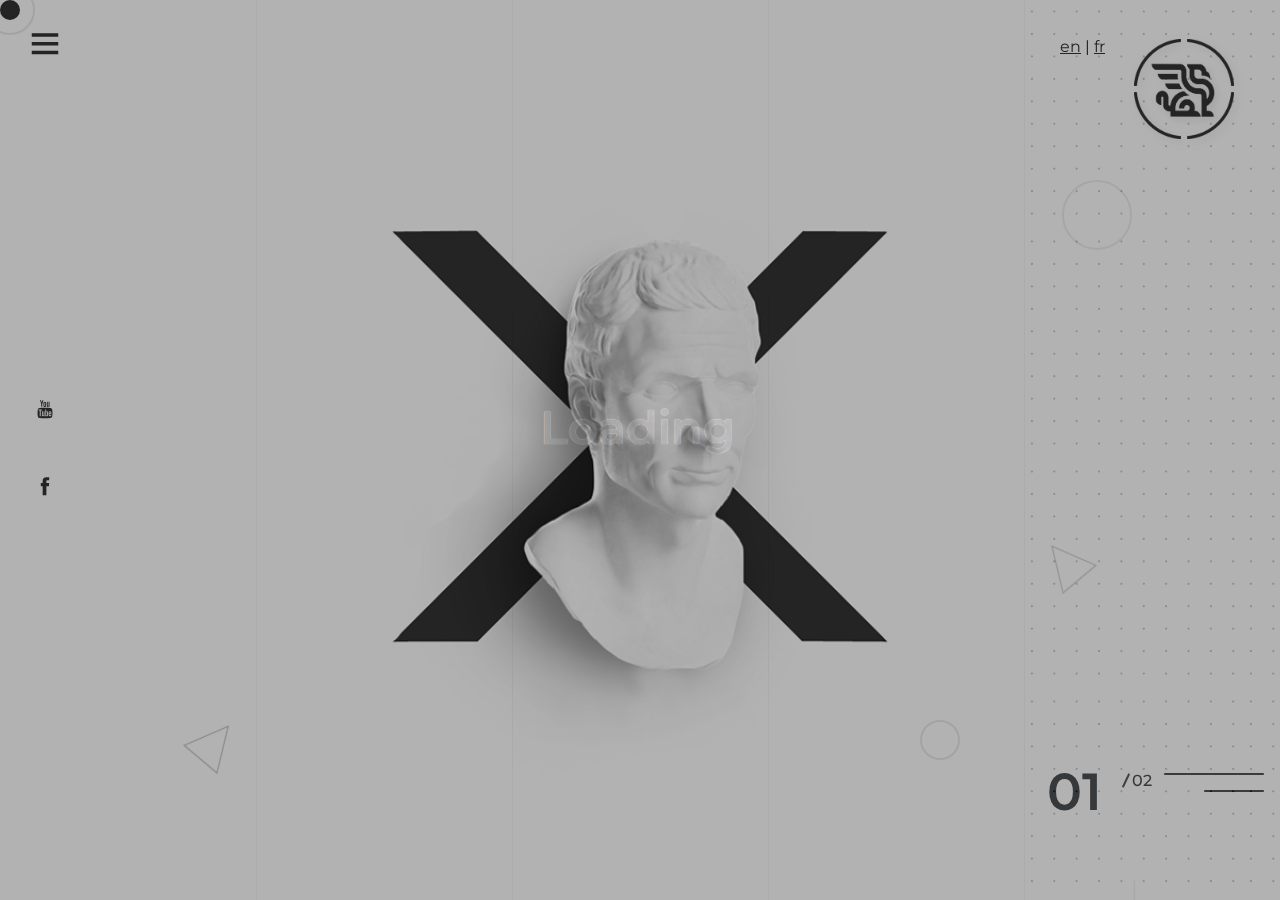
==== commit 4a664278: "jj" ====
--- a/index.html
+++ b/index.html
@@ -12,7 +12,7 @@
    <!--Favicons-->
    <link rel="shortcut icon" href="img/favicon.png">
    <!--Page Title-->
-   <title>Xamaron- Creative,Agency Portfolio Template</title>
+   <title>Griffin Creative Web Design Agency</title>
 
    <!-- Stylesheets -->
    <link rel="stylesheet" href="css/bootstrap.min.css" />
@@ -155,7 +155,7 @@
                            <div class="desc">
                               <h2><span>GRIFFIN</span> CREATIVE</h2>
                               <span>WEB DESIGN AGENCY</span>
-                              <div class="custom-btn-2"><a href="contact.html">Learn more<span></span> <i></i></a></div>
+                              <div class="custom-btn-2"><a href="about.html">Learn more<span></span> <i></i></a></div>
                            </div>
                         </div>
                      </div>
@@ -172,7 +172,7 @@
                            <div class="desc">
                               <h2><span>GRIFFIN</span> CREATIVE</h2>
                               <span>WEB DESIGN AGENCY</span>
-                              <div class="custom-btn-2"><a href="contact.html">Learn more<span></span> <i></i></a></div>
+                              <div class="custom-btn-2"><a href="about.html">Learn more<span></span> <i></i></a></div>
                            </div>
                         </div>
                      </div>
--- a/css/style.css
+++ b/css/style.css
@@ -22,6 +22,8 @@
     11.BLOG
 		12.CONTACT
 		13.LOGOS
+		14. PORTFOLIO
+		15. LANGUAGE
 
 
 
@@ -3505,13 +3507,24 @@
 	transform: scale(1.1)
 }
 
+@media only screen and (max-width: 992px) {
+	#logo_main_img {
+		height: 75px;
+	}
+}
+
+@media only screen and (max-width: 450px) {
+	#logo_main_img {
+		height: 50px;
+	}
+}
+
 /* 14. Portfolio */
 
 .items {
 	display: grid;
 	grid-template-columns: repeat(3, 1fr);
 	grid-gap: 1rem;
-
 }
 
 .item-grid {
@@ -3613,6 +3626,18 @@
 	margin: 0;
 }
 
+@media only screen and (max-width: 992px) {
+	.items {
+		grid-template-columns: repeat(2, 1fr);
+	}
+}
+
+@media only screen and (max-width: 450px) {
+	.items {
+		grid-template-columns: repeat(1, 1fr);
+	}
+}
+
 /* 15. Language */
 
 #language {
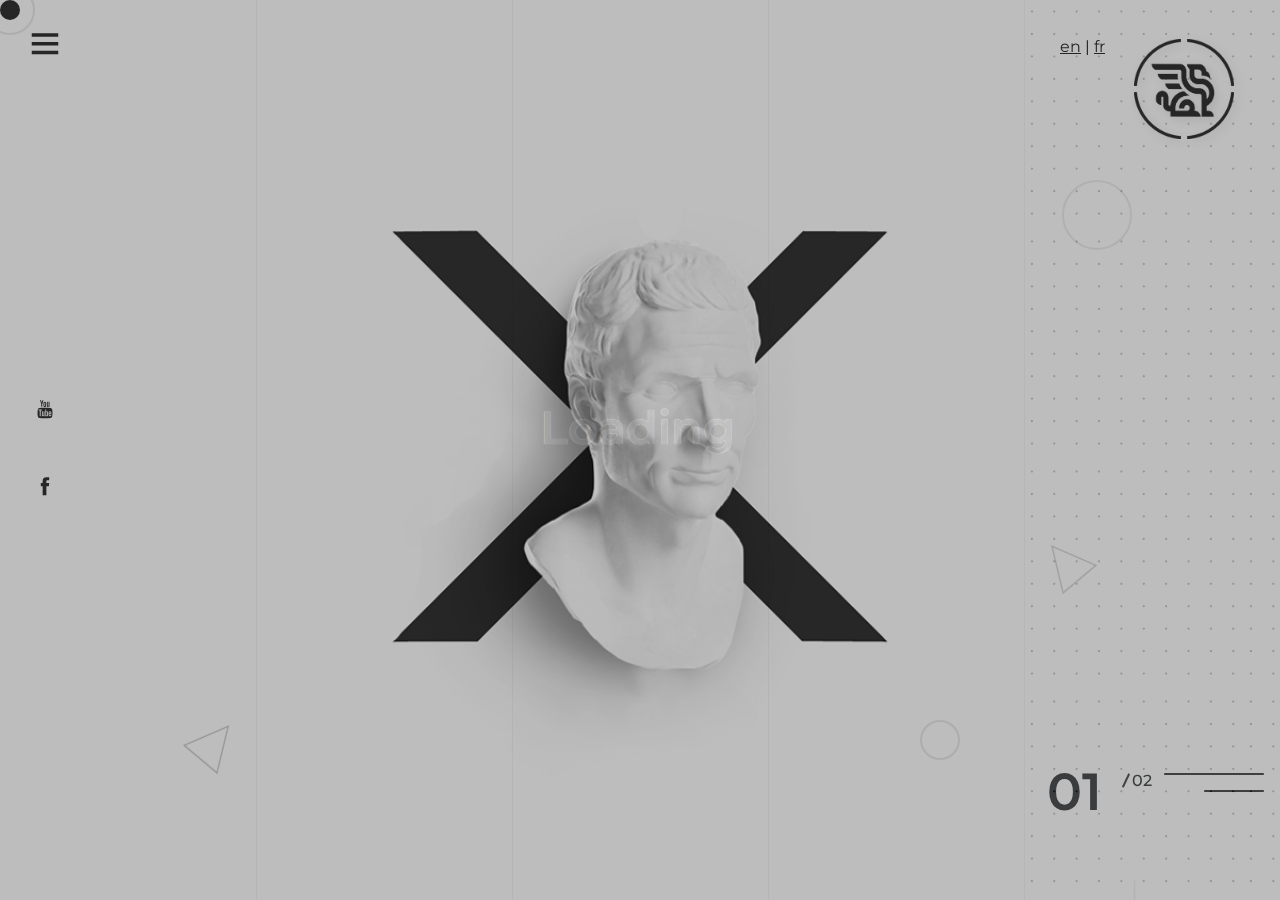
==== commit b9fb5c28: "kkk" ====
--- a/index.html
+++ b/index.html
@@ -147,7 +147,7 @@
 
          <ul class="slides">
             <!-- Slide 1 -->
-            <li class="slide-img" style="background-image: url(img/slide-01.jpg)">
+            <li class="slide-img slide-img-1">
                <div class="container-fluid">
                   <div class="row">
                      <div class="col-md-6 js-fullheight slider-text">
@@ -164,7 +164,7 @@
                <div class="slider-count"><span class="current">01</span><span class="total">02</span></div>
             </li>
             <!-- Slide 2 -->
-            <li class="slide-img" style="background-image: url(img/slide-02.jpg)">
+            <li class="slide-img slide-img-2">
                <div class="container-fluid">
                   <div class="row">
                      <div class="col-md-6 js-fullheight slider-text">
--- a/css/style.css
+++ b/css/style.css
@@ -2112,6 +2112,24 @@
 	transform: rotate(25deg);
 }
 
+.slide-img-1 {
+	background: url('../img/slide-01.jpg');
+}
+
+.slide-img-2 {
+	background: url('../img/slide-02.jpg');
+}
+
+@media screen and (max-width: 450px) {
+	.slide-img-1 {
+		background: url('../img/bgsm01.jpg');
+	}
+
+	.slide-img-2 {
+		background: url('../img/bgsm02.jpg');
+	}
+}
+
 
 /*======================
         6.SERVICES
@@ -3500,7 +3518,6 @@
 	height: 100px;
 	filter: drop-shadow(3px 3px 5px rgba(0, 0, 0, 0.1));
 	transition: all .3s ease-in-out;
-
 }
 
 #logo_main_img:hover {
@@ -3636,6 +3653,14 @@
 	.items {
 		grid-template-columns: repeat(1, 1fr);
 	}
+
+	.item-text-category {
+		font-size: 1rem;
+	}
+
+	.item-text-title {
+		font-size: 1.2rem !important;
+	}
 }
 
 /* 15. Language */
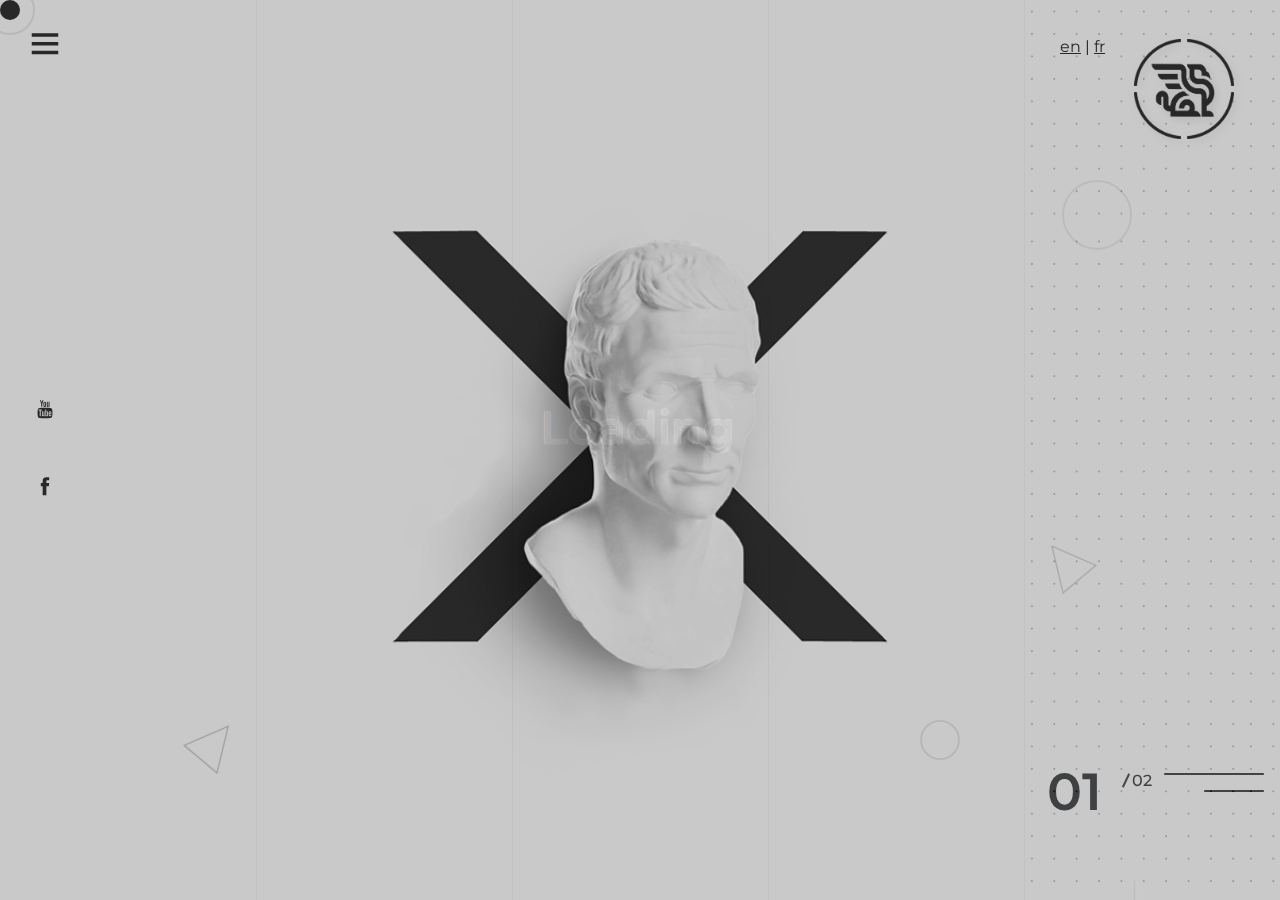
==== commit 2485f06b: "lll" ====
--- a/index.html
+++ b/index.html
@@ -116,7 +116,7 @@
 
    <!-- Language -->
    <div id="language"><a href="#">en</a> |
-      <a href="#">fr</a>
+      <a href="fr/index.html">fr</a>
    </div>
    <!-- Logo Right -->
    <a href="#" class="logo"><img src="/img/logos/logogray2.png" alt="" id="logo_main_img" class="m-3"></a>
